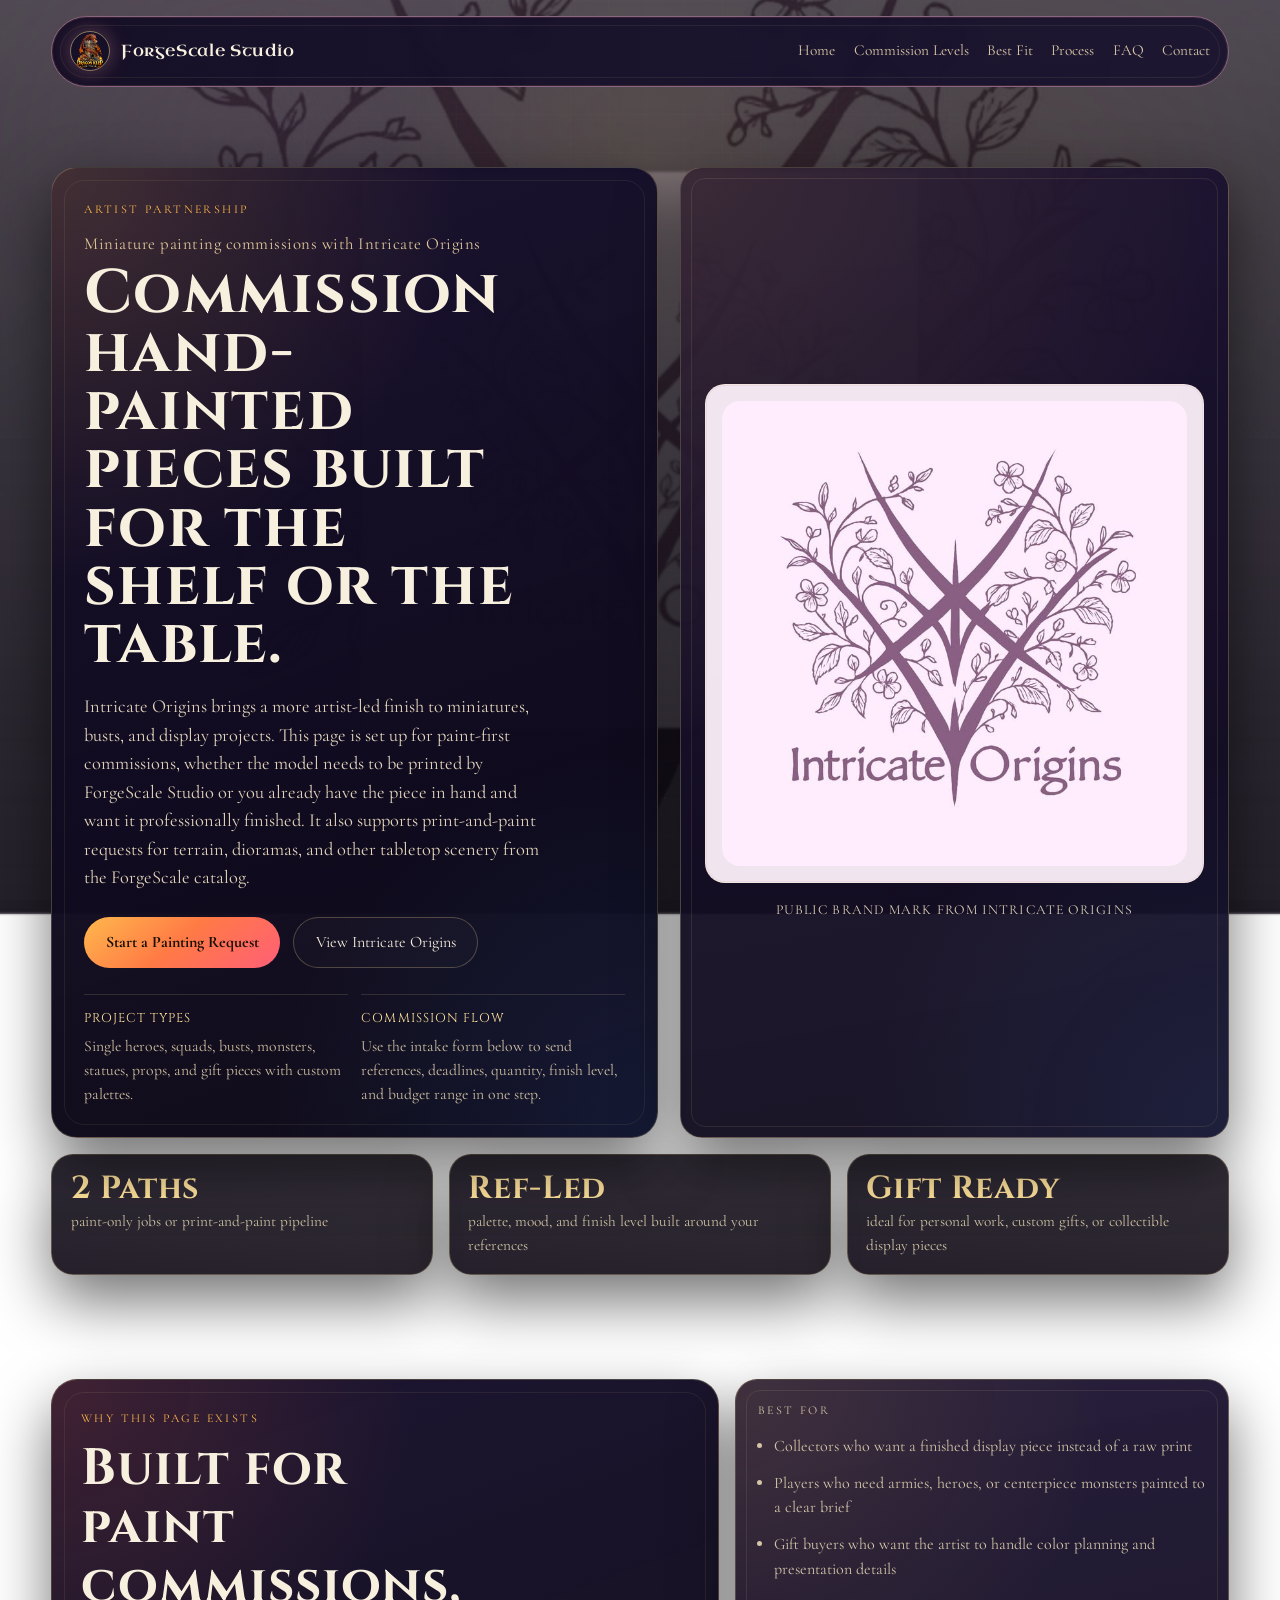
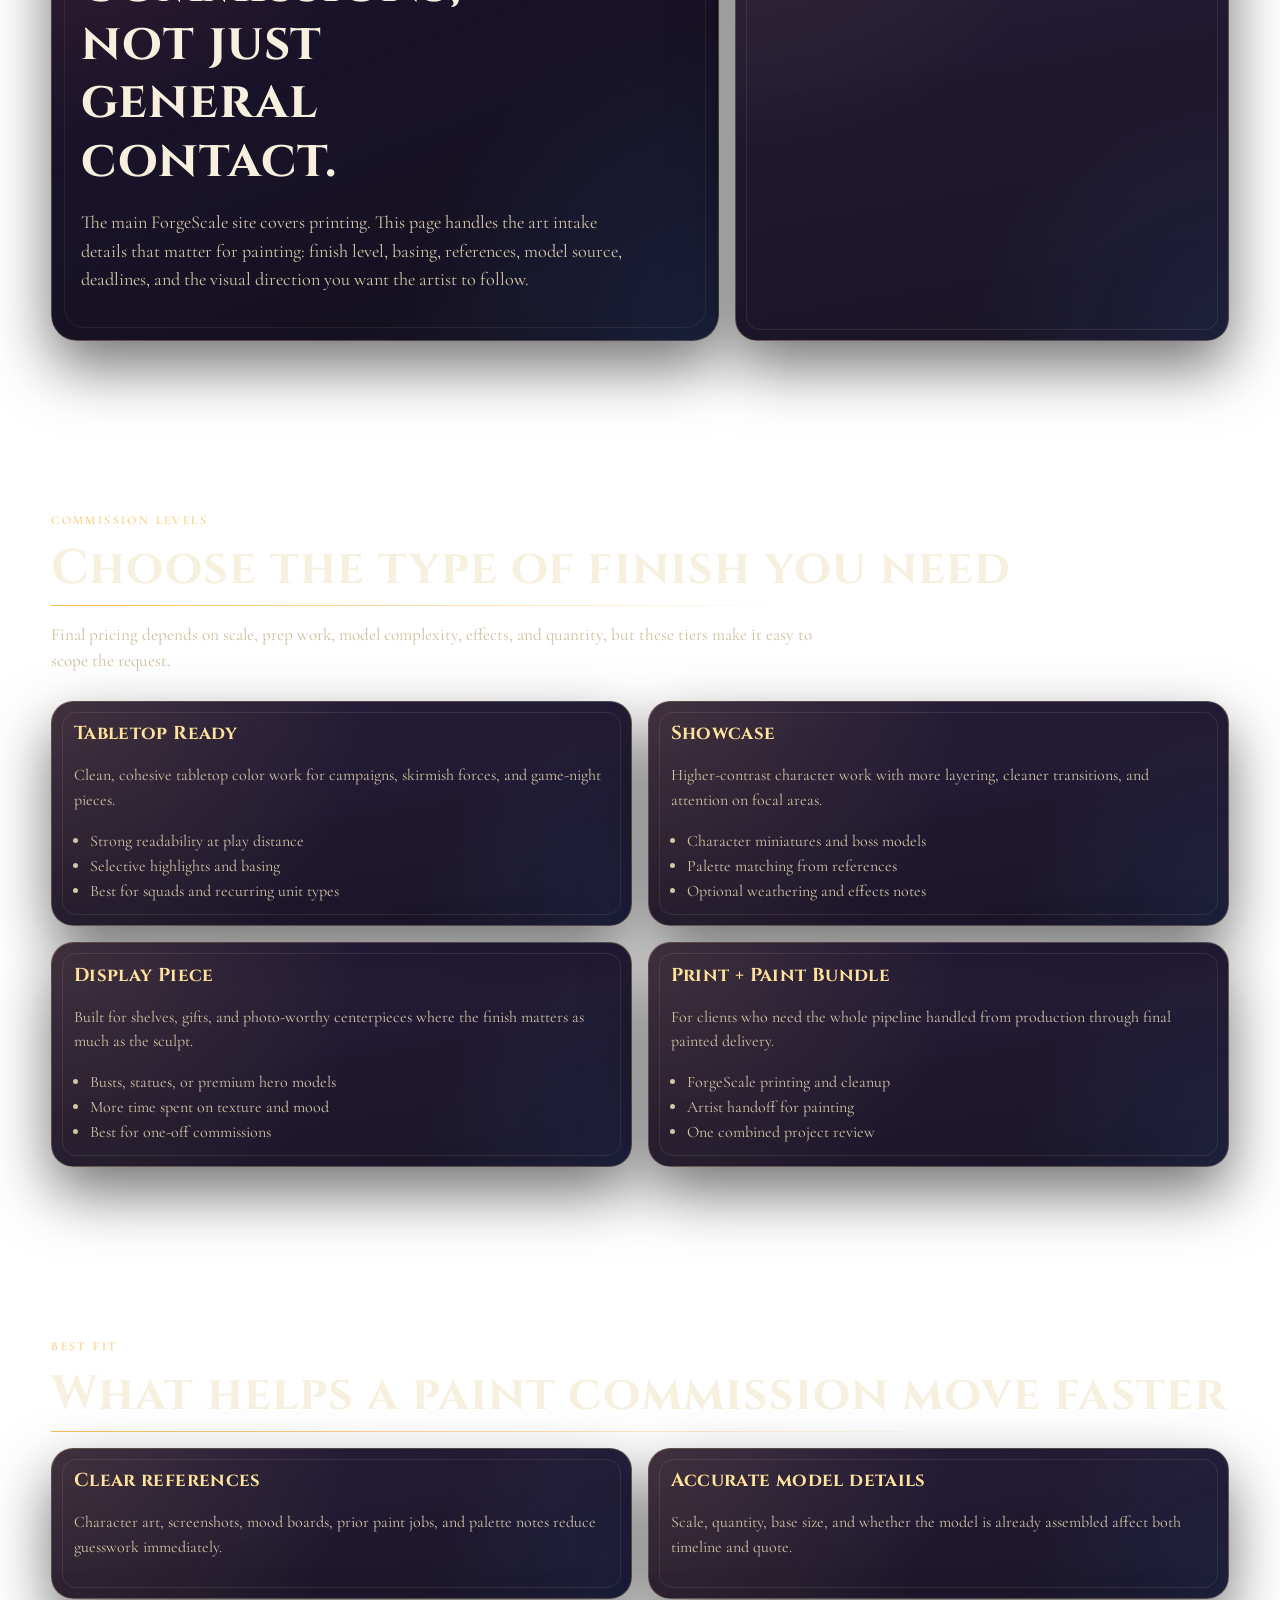
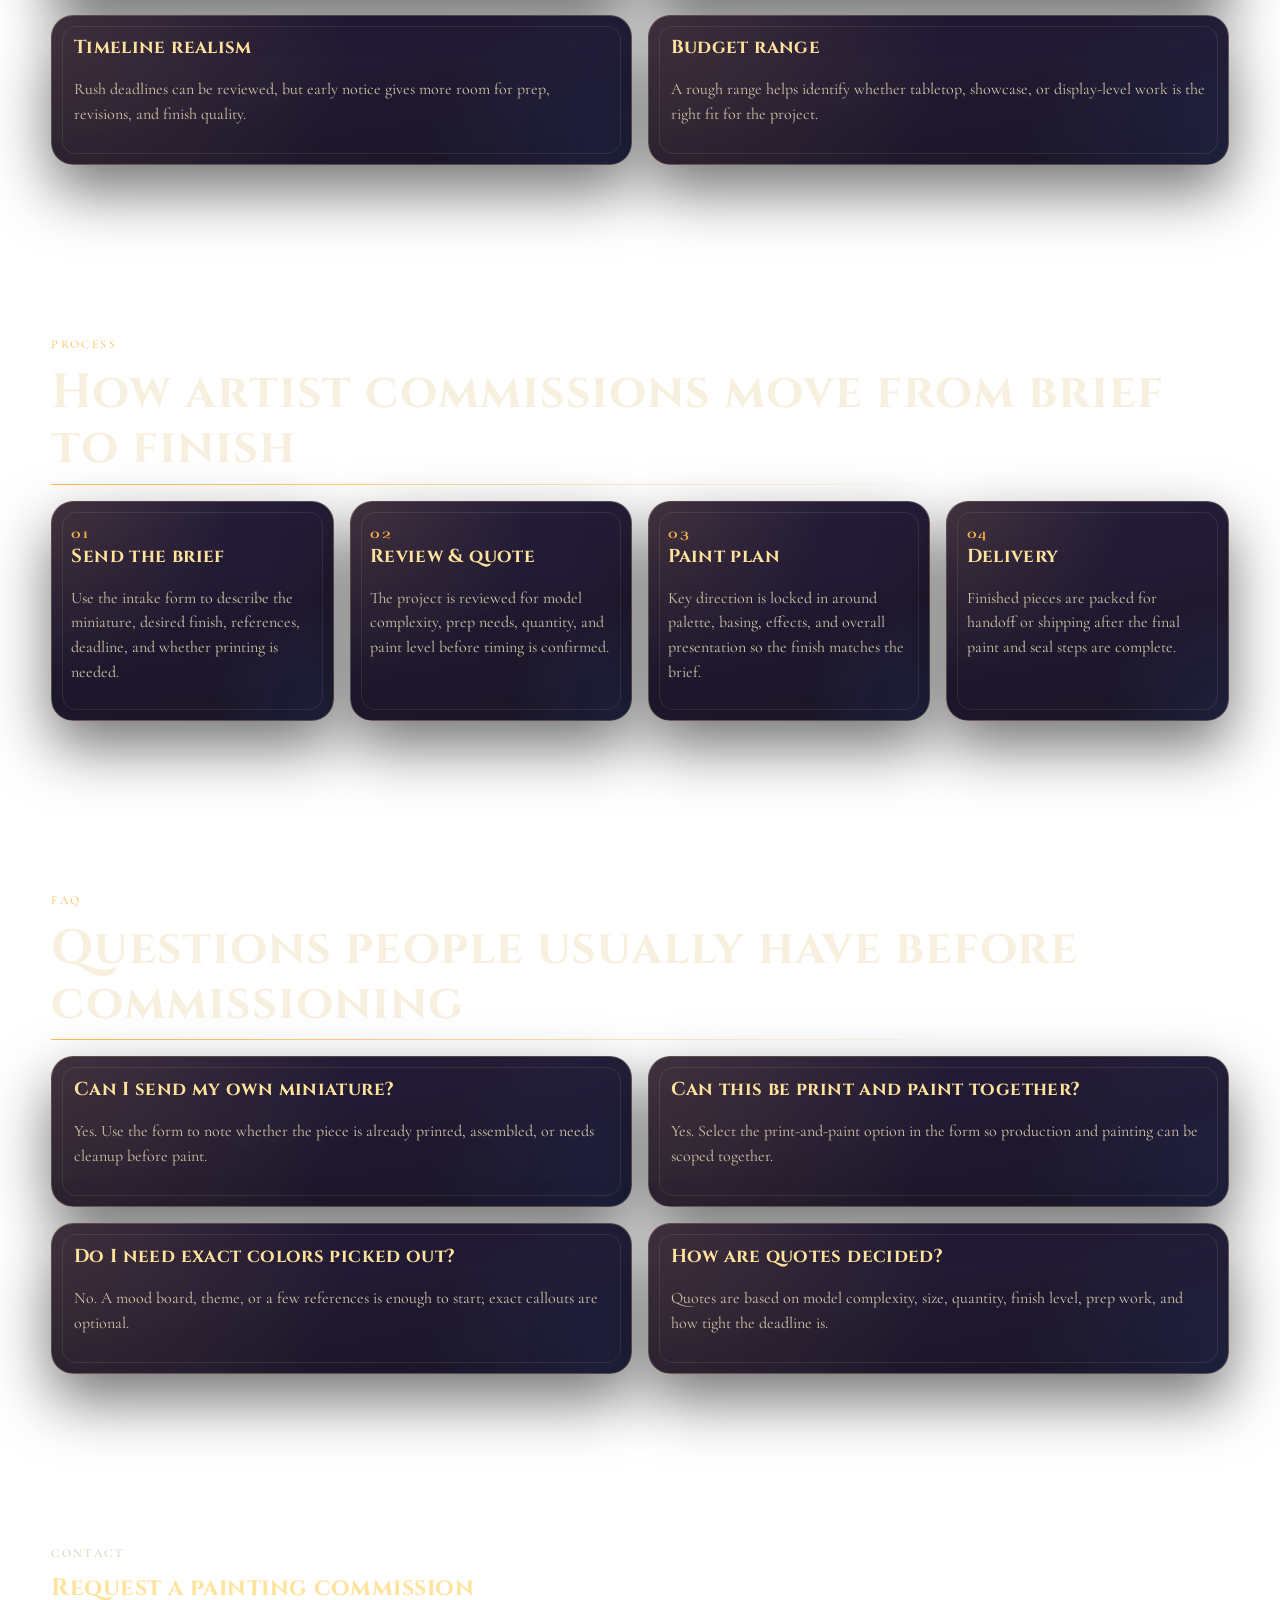
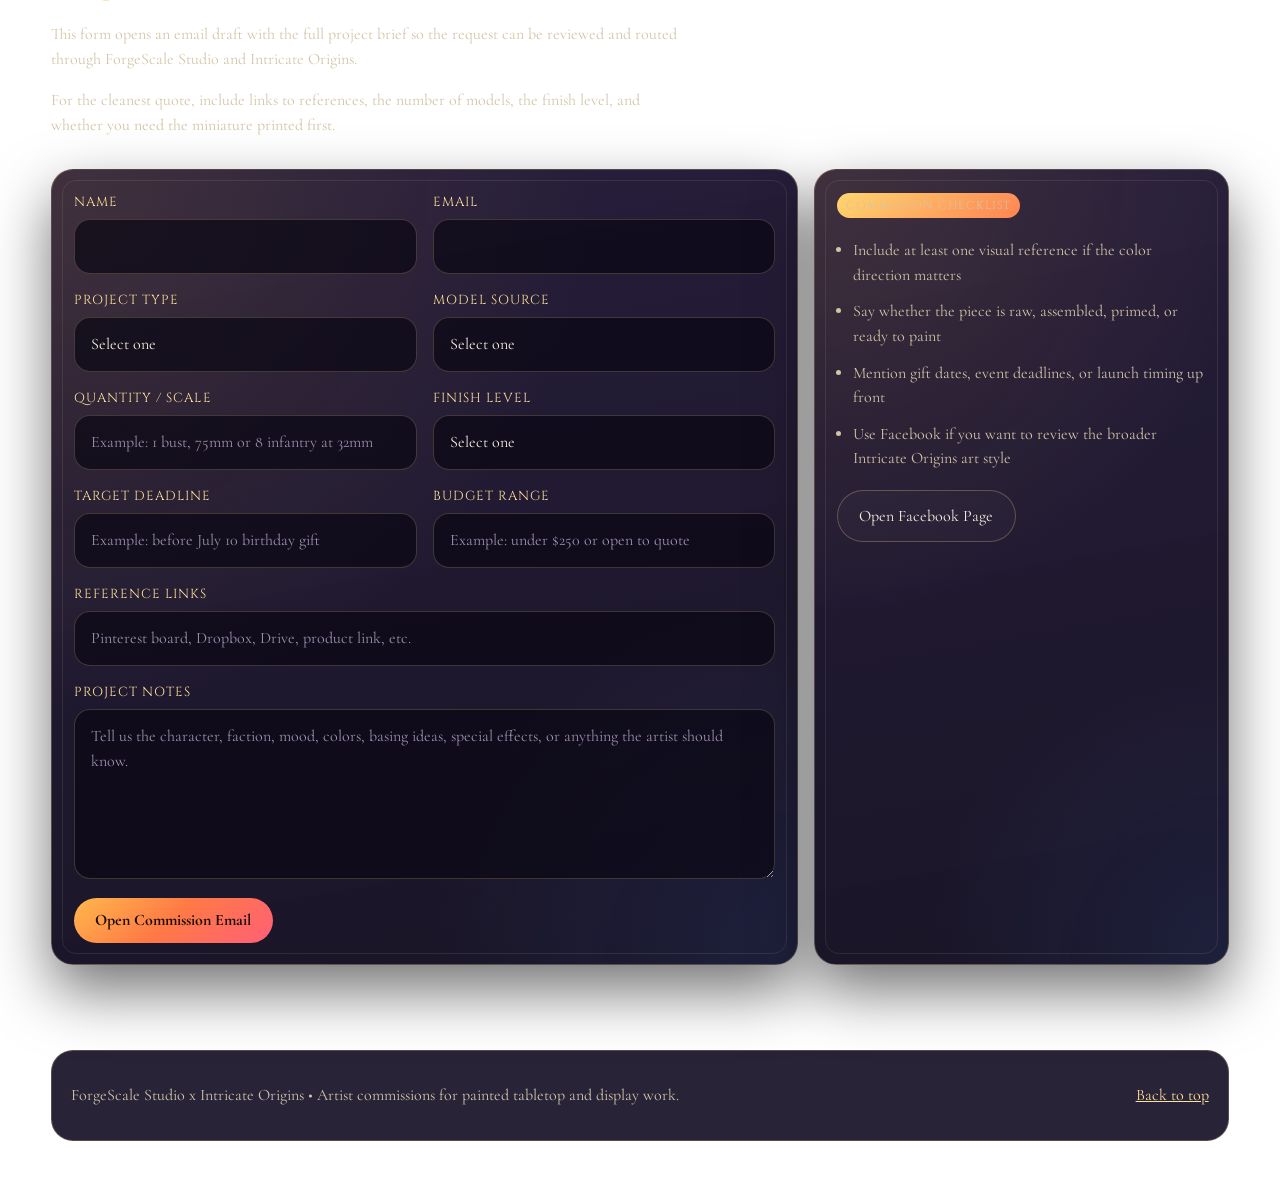
==== artist-commission.html @ 9431fdb1 "Initial site import" ====
<!DOCTYPE html>
<html lang="en">
<head>
  <meta charset="UTF-8" />
  <meta name="viewport" content="width=device-width, initial-scale=1.0" />
  <title>Intricate Origins | Artist Commissions</title>
  <meta
    name="description"
    content="Commission Intricate Origins for miniature painting, display pieces, and artist-led finishing through ForgeScale Studio."
  />
  <link rel="preconnect" href="https://fonts.googleapis.com" />
  <link rel="preconnect" href="https://fonts.gstatic.com" crossorigin />
  <link href="https://fonts.googleapis.com/css2?family=Cinzel:wght@500;700;800&family=Cormorant+Garamond:wght@400;500;600;700&family=Uncial+Antiqua&display=swap" rel="stylesheet" />
  <link rel="stylesheet" href="styles.css" />
</head>
<body class="commission-page">
  <video
    class="page-bg-video"
    autoplay
    muted
    loop
    playsinline
    preload="metadata"
    poster="intricate-origins-logo.jpg"
    aria-hidden="true"
  >
    <source src="BackgroundVideo.mp4" type="video/mp4" />
  </video>
  <div class="bg-grid" aria-hidden="true"></div>
  <header class="site-header" id="top">
    <a class="brand" href="index.html">
      <img class="brand-logo" src="Logo.png" alt="ForgeScale Studio logo" />
      <span class="brand-text">ForgeScale Studio</span>
    </a>
    <button class="menu-toggle" aria-expanded="false" aria-controls="main-nav">Menu</button>
    <nav id="main-nav" class="main-nav" aria-label="Primary">
      <a href="index.html">Home</a>
      <a href="#levels">Commission Levels</a>
      <a href="#fit">Best Fit</a>
      <a href="#process">Process</a>
      <a href="#faq">FAQ</a>
      <a href="#contact">Contact</a>
    </nav>
  </header>

  <main>
    <section class="hero section reveal">
      <div class="hero-layout">
        <div class="hero-copy-block">
          <p class="eyebrow">Artist Partnership</p>
          <p class="hero-kicker">Miniature painting commissions with Intricate Origins</p>
          <h1>Commission hand-painted pieces built for the shelf or the table.</h1>
          <p class="hero-copy">
            Intricate Origins brings a more artist-led finish to miniatures, busts, and display projects.
            This page is set up for paint-first commissions, whether the model needs to be printed by ForgeScale Studio
            or you already have the piece in hand and want it professionally finished. It also supports print-and-paint
            requests for terrain, dioramas, and other tabletop scenery from the ForgeScale catalog.
          </p>
          <div class="hero-actions">
            <a class="btn btn-primary" href="#contact">Start a Painting Request</a>
            <a class="btn btn-ghost" href="https://www.facebook.com/IntricateOrigins" target="_blank" rel="noopener noreferrer">View Intricate Origins</a>
          </div>
          <div class="hero-ledger">
            <div>
              <span>Project Types</span>
              <p>Single heroes, squads, busts, monsters, statues, props, and gift pieces with custom palettes.</p>
            </div>
            <div>
              <span>Commission Flow</span>
              <p>Use the intake form below to send references, deadlines, quantity, finish level, and budget range in one step.</p>
            </div>
          </div>
        </div>
        <figure class="hero-logo-panel">
          <div class="artist-mark">
            <img src="intricate-origins-logo.jpg" alt="Intricate Origins artist mark with floral detailing" loading="eager" />
          </div>
          <figcaption>Public brand mark from Intricate Origins</figcaption>
        </figure>
      </div>
      <div class="hero-metrics commission-metrics" role="list" aria-label="Artist commission highlights">
        <article role="listitem">
          <h2>2 Paths</h2>
          <p>paint-only jobs or print-and-paint pipeline</p>
        </article>
        <article role="listitem">
          <h2>Ref-Led</h2>
          <p>palette, mood, and finish level built around your references</p>
        </article>
        <article role="listitem">
          <h2>Gift Ready</h2>
          <p>ideal for personal work, custom gifts, or collectible display pieces</p>
        </article>
      </div>
    </section>

    <section class="featured-strip section reveal" aria-label="Why commission here">
      <article class="featured-card">
        <p class="eyebrow">Why This Page Exists</p>
        <h2>Built for paint commissions, not just general contact.</h2>
        <p>
          The main ForgeScale site covers printing. This page handles the art intake details that matter for painting:
          finish level, basing, references, model source, deadlines, and the visual direction you want the artist to follow.
        </p>
      </article>
      <article class="signal-card">
        <p class="eyebrow">Best For</p>
        <ul class="contact-list">
          <li>Collectors who want a finished display piece instead of a raw print</li>
          <li>Players who need armies, heroes, or centerpiece monsters painted to a clear brief</li>
          <li>Gift buyers who want the artist to handle color planning and presentation details</li>
        </ul>
      </article>
    </section>

    <section id="levels" class="section reveal">
      <div class="section-head">
        <p class="eyebrow">Commission Levels</p>
        <h2>Choose the type of finish you need</h2>
        <p class="section-intro">
          Final pricing depends on scale, prep work, model complexity, effects, and quantity, but these tiers make it easy to scope the request.
        </p>
      </div>
      <div class="cards-grid level-grid">
        <article class="level-card">
          <h3>Tabletop Ready</h3>
          <p>Clean, cohesive tabletop color work for campaigns, skirmish forces, and game-night pieces.</p>
          <ul>
            <li>Strong readability at play distance</li>
            <li>Selective highlights and basing</li>
            <li>Best for squads and recurring unit types</li>
          </ul>
        </article>
        <article class="level-card">
          <h3>Showcase</h3>
          <p>Higher-contrast character work with more layering, cleaner transitions, and attention on focal areas.</p>
          <ul>
            <li>Character miniatures and boss models</li>
            <li>Palette matching from references</li>
            <li>Optional weathering and effects notes</li>
          </ul>
        </article>
        <article class="level-card">
          <h3>Display Piece</h3>
          <p>Built for shelves, gifts, and photo-worthy centerpieces where the finish matters as much as the sculpt.</p>
          <ul>
            <li>Busts, statues, or premium hero models</li>
            <li>More time spent on texture and mood</li>
            <li>Best for one-off commissions</li>
          </ul>
        </article>
        <article class="level-card">
          <h3>Print + Paint Bundle</h3>
          <p>For clients who need the whole pipeline handled from production through final painted delivery.</p>
          <ul>
            <li>ForgeScale printing and cleanup</li>
            <li>Artist handoff for painting</li>
            <li>One combined project review</li>
          </ul>
        </article>
      </div>
    </section>

    <section id="fit" class="section reveal">
      <div class="section-head">
        <p class="eyebrow">Best Fit</p>
        <h2>What helps a paint commission move faster</h2>
      </div>
      <div class="cards-grid fit-grid">
        <article class="fit-card">
          <h3>Clear references</h3>
          <p>Character art, screenshots, mood boards, prior paint jobs, and palette notes reduce guesswork immediately.</p>
        </article>
        <article class="fit-card">
          <h3>Accurate model details</h3>
          <p>Scale, quantity, base size, and whether the model is already assembled affect both timeline and quote.</p>
        </article>
        <article class="fit-card">
          <h3>Timeline realism</h3>
          <p>Rush deadlines can be reviewed, but early notice gives more room for prep, revisions, and finish quality.</p>
        </article>
        <article class="fit-card">
          <h3>Budget range</h3>
          <p>A rough range helps identify whether tabletop, showcase, or display-level work is the right fit for the project.</p>
        </article>
      </div>
    </section>

    <section id="process" class="section reveal">
      <div class="section-head">
        <p class="eyebrow">Process</p>
        <h2>How artist commissions move from brief to finish</h2>
      </div>
      <div class="timeline">
        <article>
          <span>01</span>
          <h3>Send the brief</h3>
          <p>Use the intake form to describe the miniature, desired finish, references, deadline, and whether printing is needed.</p>
        </article>
        <article>
          <span>02</span>
          <h3>Review & quote</h3>
          <p>The project is reviewed for model complexity, prep needs, quantity, and paint level before timing is confirmed.</p>
        </article>
        <article>
          <span>03</span>
          <h3>Paint plan</h3>
          <p>Key direction is locked in around palette, basing, effects, and overall presentation so the finish matches the brief.</p>
        </article>
        <article>
          <span>04</span>
          <h3>Delivery</h3>
          <p>Finished pieces are packed for handoff or shipping after the final paint and seal steps are complete.</p>
        </article>
      </div>
    </section>

    <section id="faq" class="section reveal">
      <div class="section-head">
        <p class="eyebrow">FAQ</p>
        <h2>Questions people usually have before commissioning</h2>
      </div>
      <div class="cards-grid faq-grid">
        <article class="faq-card">
          <h3>Can I send my own miniature?</h3>
          <p>Yes. Use the form to note whether the piece is already printed, assembled, or needs cleanup before paint.</p>
        </article>
        <article class="faq-card">
          <h3>Can this be print and paint together?</h3>
          <p>Yes. Select the print-and-paint option in the form so production and painting can be scoped together.</p>
        </article>
        <article class="faq-card">
          <h3>Do I need exact colors picked out?</h3>
          <p>No. A mood board, theme, or a few references is enough to start; exact callouts are optional.</p>
        </article>
        <article class="faq-card">
          <h3>How are quotes decided?</h3>
          <p>Quotes are based on model complexity, size, quantity, finish level, prep work, and how tight the deadline is.</p>
        </article>
      </div>
    </section>

    <section id="contact" class="section reveal contact">
      <div>
        <p class="eyebrow">Contact</p>
        <h2>Request a painting commission</h2>
        <p>
          This form opens an email draft with the full project brief so the request can be reviewed and routed through ForgeScale Studio and Intricate Origins.
        </p>
        <p class="small-note">
          For the cleanest quote, include links to references, the number of models, the finish level, and whether you need the miniature printed first.
        </p>
      </div>
      <div class="quote-layout">
        <form
          class="commission-form"
          data-mailto-form
          data-recipient="christoffersent@gmail.com"
          data-subject-prefix="Intricate Origins Painting Commission"
        >
          <div class="form-grid">
            <label class="form-field">
              <span>Name</span>
              <input type="text" name="name" data-label="Name" autocomplete="name" required />
            </label>
            <label class="form-field">
              <span>Email</span>
              <input type="email" name="email" data-label="Email" autocomplete="email" required />
            </label>
            <label class="form-field">
              <span>Project Type</span>
              <select name="projectType" data-label="Project Type" required>
                <option value="">Select one</option>
                <option>Single miniature</option>
                <option>Character or hero set</option>
                <option>Squad or army batch</option>
                <option>Terrain or scenery piece</option>
                <option>Bust or display statue</option>
                <option>Gift or custom art piece</option>
              </select>
            </label>
            <label class="form-field">
              <span>Model Source</span>
              <select name="modelSource" data-label="Model Source" required>
                <option value="">Select one</option>
                <option>I need print + paint</option>
                <option>I already have a printed model</option>
                <option>I have a kit or assembled piece</option>
                <option>I need help deciding</option>
              </select>
            </label>
            <label class="form-field">
              <span>Quantity / Scale</span>
              <input type="text" name="scale" data-label="Quantity / Scale" placeholder="Example: 1 bust, 75mm or 8 infantry at 32mm" required />
            </label>
            <label class="form-field">
              <span>Finish Level</span>
              <select name="finishLevel" data-label="Finish Level" required>
                <option value="">Select one</option>
                <option>Tabletop Ready</option>
                <option>Showcase</option>
                <option>Display Piece</option>
                <option>Need guidance</option>
              </select>
            </label>
            <label class="form-field">
              <span>Target Deadline</span>
              <input type="text" name="deadline" data-label="Target Deadline" placeholder="Example: before July 10 birthday gift" />
            </label>
            <label class="form-field">
              <span>Budget Range</span>
              <input type="text" name="budget" data-label="Budget Range" placeholder="Example: under $250 or open to quote" />
            </label>
            <label class="form-field full">
              <span>Reference Links</span>
              <input type="url" name="references" data-label="Reference Links" placeholder="Pinterest board, Dropbox, Drive, product link, etc." />
            </label>
            <label class="form-field full">
              <span>Project Notes</span>
              <textarea
                name="notes"
                data-label="Project Notes"
                placeholder="Tell us the character, faction, mood, colors, basing ideas, special effects, or anything the artist should know."
                required
              ></textarea>
            </label>
          </div>
          <div class="form-actions">
            <button class="btn btn-primary" type="submit">Open Commission Email</button>
            <p class="form-status" aria-live="polite"></p>
          </div>
        </form>

        <aside class="signal-card">
          <p class="contact-tag">Commission checklist</p>
          <ul class="contact-list">
            <li>Include at least one visual reference if the color direction matters</li>
            <li>Say whether the piece is raw, assembled, primed, or ready to paint</li>
            <li>Mention gift dates, event deadlines, or launch timing up front</li>
            <li>Use Facebook if you want to review the broader Intricate Origins art style</li>
          </ul>
          <a class="btn btn-ghost" href="https://www.facebook.com/IntricateOrigins" target="_blank" rel="noopener noreferrer">Open Facebook Page</a>
        </aside>
      </div>
    </section>
  </main>

  <footer class="site-footer">
    <p>ForgeScale Studio x Intricate Origins • Artist commissions for painted tabletop and display work.</p>
    <a href="#top">Back to top</a>
  </footer>

  <script src="script.js"></script>
</body>
</html>
---- styles.css ----
:root {
  --bg-night: #090713;
  --bg-char: #120f24;
  --ink: #f7f0df;
  --ink-muted: #d8c7a7;
  --gold: #ffb84d;
  --gold-soft: #ffe29b;
  --ember: #ff6a3d;
  --line: #6f4a7f;
  --panel: #17122d;
  --panel-soft: #22153b;
  --radius: 22px;
  --shadow: 0 26px 60px rgba(0, 0, 0, 0.55);
  --shadow-soft: 0 16px 32px rgba(0, 0, 0, 0.34);
}

* {
  box-sizing: border-box;
}

html,
body {
  margin: 0;
  padding: 0;
}

body {
  font-family: "Cormorant Garamond", serif;
  color: var(--ink);
  line-height: 1.55;
  background:
    radial-gradient(circle at 10% 8%, rgba(255, 106, 61, 0.28), transparent 34%),
    radial-gradient(circle at 84% 2%, rgba(63, 132, 255, 0.24), transparent 34%),
    radial-gradient(circle at 55% 115%, rgba(175, 88, 255, 0.18), transparent 30%),
    linear-gradient(160deg, #080610 0%, #120a22 45%, #090713 100%);
  background-attachment: fixed;
  position: relative;
}

body::before {
  content: "";
  position: fixed;
  inset: 0;
  pointer-events: none;
  z-index: -2;
  background:
    radial-gradient(circle at 50% 18%, rgba(255, 184, 77, 0.08), transparent 26%),
    linear-gradient(180deg, rgba(255, 255, 255, 0.015), transparent 25%, transparent 72%, rgba(255, 255, 255, 0.015));
}

body::after {
  content: "";
  position: fixed;
  inset: 0;
  pointer-events: none;
  z-index: -3;
  background:
    linear-gradient(180deg, rgba(7, 5, 13, 0.55), rgba(7, 5, 13, 0.78)),
    linear-gradient(120deg, rgba(255, 106, 61, 0.1), transparent 35%, rgba(63, 132, 255, 0.08)),
    url("Playing40k.png") center center / cover no-repeat;
  filter: saturate(1.15) contrast(1.05) blur(2px);
  transform: scale(1.03);
}

.home-page::after {
  background:
    linear-gradient(180deg, rgba(7, 5, 13, 0.55), rgba(7, 5, 13, 0.78)),
    linear-gradient(120deg, rgba(255, 106, 61, 0.1), transparent 35%, rgba(63, 132, 255, 0.08));
}

.commission-page {
  --line: #8b6384;
}

.prints-page {
  --line: #6b5f82;
}

.commission-page::after {
  background:
    linear-gradient(180deg, rgba(10, 8, 18, 0.5), rgba(10, 8, 18, 0.82)),
    radial-gradient(circle at 22% 18%, rgba(214, 154, 196, 0.2), transparent 28%),
    radial-gradient(circle at 78% 22%, rgba(255, 184, 77, 0.12), transparent 26%),
    url("intricate-origins-logo.jpg") center center / min(540px, 72vw) no-repeat;
  filter: saturate(0.92) contrast(1.02) blur(1px);
}

.prints-page::after {
  background:
    linear-gradient(180deg, rgba(8, 6, 18, 0.56), rgba(8, 6, 18, 0.84)),
    radial-gradient(circle at 22% 18%, rgba(255, 184, 77, 0.14), transparent 26%),
    radial-gradient(circle at 82% 24%, rgba(63, 132, 255, 0.18), transparent 30%);
  filter: saturate(1.02) contrast(1.03) blur(2px);
}

.page-bg-video {
  position: fixed;
  inset: 0;
  width: 100%;
  height: 100%;
  object-fit: cover;
  pointer-events: none;
  z-index: -4;
  filter: saturate(1.02) contrast(1.03) brightness(0.58);
  transform: scale(1.03);
}

.bg-grid {
  position: fixed;
  inset: 0;
  pointer-events: none;
  z-index: -1;
  opacity: 0.45;
  background-image:
    linear-gradient(rgba(255, 226, 155, 0.04) 1px, transparent 1px),
    linear-gradient(90deg, rgba(255, 226, 155, 0.04) 1px, transparent 1px),
    radial-gradient(circle at 25% 30%, rgba(63, 132, 255, 0.14) 1px, transparent 1px),
    radial-gradient(circle at 75% 70%, rgba(255, 106, 61, 0.12) 1px, transparent 1px);
  background-size: 38px 38px, 38px 38px, 120px 120px, 140px 140px;
  mask-image: radial-gradient(circle at center, black 50%, transparent 95%);
}

h1,
h2,
h3 {
  font-family: "Cinzel", serif;
  margin-top: 0;
  line-height: 1.14;
  letter-spacing: 0.02em;
}

a {
  color: inherit;
}

.site-header,
.hero-copy-block,
.hero-photo,
.hero-logo-panel,
.featured-card,
.service-card,
.finish-card,
.stream-frame,
.stream-panel,
.gallery-item,
.timeline article,
.contact-card,
.hero-metrics article,
.commission-form,
.level-card,
.fit-card,
.faq-card,
.signal-card {
  --spot-x: 50%;
  --spot-y: 50%;
}

.site-header {
  width: min(1180px, 92vw);
  margin: 1rem auto 0;
  padding: 0.9rem 1.1rem;
  display: flex;
  align-items: center;
  justify-content: space-between;
  border: 1px solid var(--line);
  border-radius: 999px;
  position: sticky;
  top: 0.9rem;
  z-index: 30;
  backdrop-filter: blur(9px);
  background:
    linear-gradient(90deg, rgba(17, 12, 36, 0.92), rgba(24, 17, 46, 0.9));
  box-shadow: 0 0 0 1px rgba(255, 184, 77, 0.11) inset;
}

.site-header::before {
  content: "";
  position: absolute;
  inset: 8px;
  border-radius: 999px;
  border: 1px solid rgba(255, 226, 155, 0.08);
  pointer-events: none;
}

.brand {
  text-decoration: none;
  display: flex;
  align-items: center;
  gap: 0.7rem;
}

.brand-logo {
  width: 40px;
  height: 40px;
  border-radius: 50%;
  object-fit: cover;
  border: 1px solid rgba(255, 226, 155, 0.5);
  box-shadow: 0 0 22px rgba(255, 106, 61, 0.3), 0 0 18px rgba(63, 132, 255, 0.18);
}

.brand-text {
  font-family: "Uncial Antiqua", serif;
  font-size: 0.98rem;
  letter-spacing: 0.04em;
}

.main-nav {
  display: flex;
  gap: 1.15rem;
}

.main-nav a {
  position: relative;
  text-decoration: none;
  font-size: 0.96rem;
  color: var(--ink-muted);
  transition: color 180ms ease, transform 180ms ease;
}

.main-nav a::after {
  content: "";
  position: absolute;
  left: 0;
  right: 0;
  bottom: -0.32rem;
  height: 1px;
  transform: scaleX(0.2);
  transform-origin: center;
  opacity: 0;
  background: linear-gradient(90deg, transparent, var(--gold-soft), transparent);
  transition: transform 220ms ease, opacity 220ms ease;
}

.main-nav a:hover,
.main-nav a:focus-visible {
  color: var(--gold-soft);
  transform: translateY(-1px);
}

.main-nav a:hover::after,
.main-nav a:focus-visible::after {
  transform: scaleX(1);
  opacity: 1;
}

.menu-toggle {
  display: none;
}

.floating-shop-cta {
  position: fixed;
  top: 6.35rem;
  right: 1.5rem;
  z-index: 28;
  display: inline-flex;
  flex-direction: column;
  align-items: flex-start;
  gap: 0.1rem;
  min-width: 10.5rem;
  padding: 0.85rem 1.1rem 0.92rem;
  border-radius: 20px;
  color: #1a1007;
  text-decoration: none;
  overflow: hidden;
  isolation: isolate;
  background: linear-gradient(145deg, rgba(255, 212, 125, 0.96), rgba(255, 122, 69, 0.98) 52%, rgba(255, 95, 119, 0.98));
  box-shadow:
    0 18px 38px rgba(255, 106, 61, 0.28),
    0 10px 30px rgba(255, 184, 77, 0.18),
    0 0 0 1px rgba(255, 248, 234, 0.45) inset;
  animation: shopCtaFloat 4.4s ease-in-out infinite, shopCtaPulse 1.85s ease-in-out infinite;
}

.floating-shop-cta::before {
  content: "";
  position: absolute;
  inset: -40%;
  z-index: -2;
  background: conic-gradient(from 120deg, rgba(255, 255, 255, 0.12), rgba(255, 248, 234, 0.7), rgba(255, 255, 255, 0.08));
  filter: blur(14px);
  animation: shopCtaSpin 8s linear infinite;
}

.floating-shop-cta::after {
  content: "";
  position: absolute;
  inset: 1px;
  z-index: -1;
  border-radius: 19px;
  background:
    linear-gradient(135deg, rgba(255, 248, 234, 0.18), transparent 42%),
    linear-gradient(145deg, rgba(255, 207, 112, 0.96), rgba(255, 118, 71, 0.98) 55%, rgba(255, 94, 116, 0.98));
}

.floating-shop-cta:hover,
.floating-shop-cta:focus-visible {
  transform: translateY(-4px) scale(1.02);
  filter: brightness(1.04);
}

.floating-shop-label {
  font-size: 0.67rem;
  letter-spacing: 0.22em;
  text-transform: uppercase;
  color: rgba(31, 19, 9, 0.74);
}

.floating-shop-cta strong {
  font-family: "Cinzel", serif;
  font-size: 1.02rem;
  letter-spacing: 0.08em;
  text-transform: uppercase;
}

.section {
  width: min(1180px, 92vw);
  margin: 0 auto;
  padding: 5.3rem 0;
}

.hero {
  padding-top: 5rem;
}

.hero-layout {
  display: grid;
  grid-template-columns: 1.05fr 0.95fr;
  gap: 1.35rem;
  align-items: stretch;
}

.hero-copy-block {
  position: relative;
  padding: 2rem 2rem 1.8rem;
  border-radius: calc(var(--radius) + 4px);
  border: 1px solid rgba(255, 226, 155, 0.22);
  background:
    radial-gradient(circle at top left, rgba(255, 184, 77, 0.18), transparent 36%),
    radial-gradient(circle at bottom right, rgba(63, 132, 255, 0.12), transparent 34%),
    linear-gradient(160deg, rgba(24, 16, 46, 0.97), rgba(11, 8, 21, 0.99));
  box-shadow: var(--shadow);
  transition: transform 280ms ease, box-shadow 280ms ease, border-color 280ms ease;
}

.hero-copy-block::before {
  content: "";
  position: absolute;
  inset: 12px;
  border-radius: calc(var(--radius) - 2px);
  border: 1px solid rgba(255, 226, 155, 0.08);
  pointer-events: none;
}

.hero-copy-block::after,
.featured-card::after,
.service-card::after,
.finish-card::after,
.stream-frame::after,
.stream-panel::after,
.hero-logo-panel::after,
.gallery-item::before,
.timeline article::after,
.contact-card::after,
.hero-metrics article::after,
.commission-form::after,
.level-card::after,
.fit-card::after,
.faq-card::after,
.signal-card::after {
  content: "";
  position: absolute;
  inset: 0;
  pointer-events: none;
  border-radius: inherit;
  opacity: 0;
  background:
    radial-gradient(circle at var(--spot-x) var(--spot-y), rgba(255, 184, 77, 0.18), transparent 24%),
    linear-gradient(120deg, transparent 0%, rgba(255, 255, 255, 0.09) 45%, transparent 62%);
  transition: opacity 260ms ease;
}

.eyebrow {
  margin: 0 0 0.8rem;
  font-size: 0.75rem;
  text-transform: uppercase;
  letter-spacing: 0.2em;
  color: var(--gold);
}

.hero-kicker {
  margin: 0 0 0.5rem;
  color: #dfc79b;
  font-size: 1.05rem;
  letter-spacing: 0.03em;
}

h1 {
  font-size: clamp(2.15rem, 4.8vw, 4.5rem);
  max-width: 11ch;
  margin-bottom: 0.8rem;
  line-height: 0.95;
}

.hero-copy {
  max-width: 52ch;
  font-size: 1.15rem;
  color: #e3d5bd;
}

.hero-photo {
  margin: 0;
  border-radius: var(--radius);
  border: 1px solid rgba(255, 226, 155, 0.28);
  overflow: hidden;
  position: relative;
  box-shadow: var(--shadow);
  animation: artifactFloat 8s ease-in-out infinite;
  min-height: 100%;
  transition: transform 320ms ease, box-shadow 320ms ease, border-color 320ms ease;
}

.hero-photo::after {
  content: "";
  position: absolute;
  inset: 0;
  pointer-events: none;
  background:
    linear-gradient(180deg, transparent 28%, rgba(0, 0, 0, 0.5)),
    linear-gradient(90deg, rgba(11, 8, 21, 0.1), transparent 45%, rgba(63, 132, 255, 0.12));
}

.hero-photo img {
  width: 100%;
  display: block;
  aspect-ratio: 4 / 4.2;
  object-fit: cover;
  transition: transform 520ms ease, filter 520ms ease;
}

.hero-photo figcaption {
  position: absolute;
  left: 1rem;
  right: 1rem;
  bottom: 1rem;
  margin: 0;
  z-index: 1;
  color: #f2e6ca;
  font-size: 1rem;
  letter-spacing: 0.04em;
  text-transform: uppercase;
}

.hero-actions {
  display: flex;
  gap: 0.8rem;
  flex-wrap: wrap;
  margin: 1.6rem 0 1.6rem;
}

.btn {
  display: inline-flex;
  align-items: center;
  justify-content: center;
  border: 0;
  cursor: pointer;
  text-decoration: none;
  border-radius: 999px;
  padding: 0.76rem 1.35rem;
  transition: transform 180ms ease, box-shadow 180ms ease, background 180ms ease, filter 180ms ease;
  font-family: inherit;
  font-size: 1rem;
  position: relative;
  overflow: hidden;
}

.btn:hover,
.btn:focus-visible {
  transform: translateY(-2px);
}

.btn-primary {
  color: #180f07;
  font-weight: 700;
  background: linear-gradient(140deg, #ffb84d, #ff7a45 48%, #ff5f77 100%);
  box-shadow: 0 0 0 0 rgba(255, 184, 77, 0.26);
}

.btn::after {
  content: "";
  position: absolute;
  inset: -20%;
  transform: translateX(-130%) skewX(-18deg);
  background: linear-gradient(90deg, transparent, rgba(255, 255, 255, 0.35), transparent);
  transition: transform 420ms ease;
}

.btn-primary:hover,
.btn-primary:focus-visible {
  box-shadow: 0 0 0 7px rgba(255, 184, 77, 0.2);
  filter: brightness(1.04);
}

.btn:hover::after,
.btn:focus-visible::after {
  transform: translateX(130%) skewX(-18deg);
}

.btn-ghost {
  border: 1px solid rgba(255, 226, 155, 0.25);
  color: var(--ink);
  background: rgba(255, 255, 255, 0.02);
}

.hero-ledger {
  display: grid;
  grid-template-columns: repeat(2, minmax(0, 1fr));
  gap: 0.85rem;
}

.hero-ledger div {
  padding-top: 0.9rem;
  border-top: 1px solid rgba(255, 226, 155, 0.14);
}

.hero-ledger span {
  display: block;
  color: var(--gold-soft);
  font-family: "Cinzel", serif;
  font-size: 0.8rem;
  letter-spacing: 0.08em;
  text-transform: uppercase;
  margin-bottom: 0.35rem;
}

.hero-ledger p {
  margin: 0;
  color: #cebea1;
  font-size: 0.98rem;
}

.hero-metrics {
  display: grid;
  grid-template-columns: repeat(3, minmax(0, 1fr));
  gap: 1rem;
  margin-top: 1rem;
}

.hero-metrics article {
  background:
    linear-gradient(180deg, rgba(255, 255, 255, 0.05), transparent),
    linear-gradient(140deg, rgba(23, 18, 30, 0.95), rgba(30, 24, 34, 0.95));
  border: 1px solid rgba(255, 226, 155, 0.25);
  border-radius: var(--radius);
  padding: 1rem 1.15rem;
  box-shadow: var(--shadow);
}

.hero-metrics h2 {
  margin-bottom: 0.2rem;
  color: var(--gold-soft);
  font-size: 2rem;
}

.hero-metrics p {
  margin: 0;
  color: #cfc2a4;
  font-size: 0.96rem;
}

.section-head h2 {
  position: relative;
  display: inline-block;
  font-size: clamp(1.7rem, 4vw, 3rem);
  margin-bottom: 1rem;
  padding-bottom: 0.55rem;
}

.section-head h2::after {
  content: "";
  position: absolute;
  left: 0;
  bottom: 0;
  width: 78%;
  height: 1px;
  background: linear-gradient(90deg, rgba(255, 184, 77, 0.95), transparent);
}

.cards-grid {
  display: grid;
  grid-template-columns: repeat(2, minmax(0, 1fr));
  gap: 1rem;
}

.catalog-layout {
  display: grid;
  grid-template-columns: 1.08fr 0.92fr;
  gap: 1rem;
  align-items: start;
}

.catalog-layout-full {
  grid-template-columns: 1fr;
}

.section-intro {
  max-width: 50rem;
  margin: 0 0 1.6rem;
  color: #cfbfa0;
  font-size: 1.08rem;
}

.featured-strip {
  display: grid;
  grid-template-columns: 1.15fr 0.85fr;
  gap: 1rem;
  padding-top: 1.2rem;
}

.featured-card {
  position: relative;
  overflow: hidden;
  min-height: 280px;
  padding: 1.8rem;
  border-radius: calc(var(--radius) + 4px);
  border: 1px solid rgba(255, 226, 155, 0.22);
  background:
    radial-gradient(circle at top left, rgba(255, 106, 61, 0.16), transparent 42%),
    radial-gradient(circle at bottom right, rgba(63, 132, 255, 0.13), transparent 36%),
    linear-gradient(160deg, rgba(24, 16, 46, 0.98), rgba(12, 9, 22, 0.97));
  box-shadow: var(--shadow);
  transition: transform 300ms ease, box-shadow 300ms ease, border-color 300ms ease;
}

.featured-card::before {
  content: "";
  position: absolute;
  inset: 12px;
  border: 1px solid rgba(255, 226, 155, 0.08);
  border-radius: calc(var(--radius) - 2px);
  pointer-events: none;
}

.featured-card h2 {
  font-size: clamp(1.9rem, 4vw, 3.4rem);
  max-width: 12ch;
  margin-bottom: 0.8rem;
}

.featured-card p:not(.eyebrow) {
  max-width: 34rem;
  color: #d5c7aa;
  font-size: 1.14rem;
}

.media-card {
  padding: 0;
}

.media-card img {
  width: 100%;
  height: 100%;
  display: block;
  object-fit: cover;
  transition: transform 600ms ease, filter 600ms ease;
}

.service-card,
.finish-card,
.contact-card,
.stream-panel,
.timeline article,
.commission-form,
.level-card,
.fit-card,
.faq-card,
.signal-card,
.hero-logo-panel {
  position: relative;
  border-radius: var(--radius);
  border: 1px solid rgba(255, 226, 155, 0.24);
  background:
    radial-gradient(circle at top left, rgba(255, 184, 77, 0.12), transparent 50%),
    radial-gradient(circle at bottom right, rgba(63, 132, 255, 0.1), transparent 34%),
    linear-gradient(170deg, rgba(27, 18, 49, 0.95), rgba(16, 11, 29, 0.96));
  box-shadow: var(--shadow);
  transition: transform 280ms ease, box-shadow 280ms ease, border-color 280ms ease;
}

.service-card::before,
.finish-card::before,
.timeline article::before,
.contact-card::before,
.commission-form::before,
.level-card::before,
.fit-card::before,
.faq-card::before,
.signal-card::before,
.hero-logo-panel::before {
  content: "";
  position: absolute;
  inset: 10px;
  border: 1px solid rgba(255, 226, 155, 0.1);
  border-radius: calc(var(--radius) - 8px);
  pointer-events: none;
}

.service-card {
  padding: 1.45rem;
  min-height: 100%;
}

.service-card h3,
.finish-card h3,
.timeline h3,
.stream-panel h3,
.contact h2 {
  color: var(--gold-soft);
}

.service-card p,
.service-card li,
.finish-card li,
.timeline p,
.stream-panel p,
.stream-panel li,
.contact p,
.note {
  color: #d2c5a8;
}

.service-card ul,
.finish-card ul {
  margin: 0.9rem 0 0;
  padding-left: 1rem;
}

.finish-grid {
  display: grid;
  grid-template-columns: repeat(2, minmax(0, 1fr));
  gap: 1rem;
}

.finish-card {
  padding: 1.35rem;
}

.finish-card.featured {
  border-color: rgba(255, 184, 77, 0.68);
  box-shadow: 0 0 42px rgba(255, 106, 61, 0.24), 0 0 32px rgba(63, 132, 255, 0.12), var(--shadow);
}

.badge {
  position: absolute;
  top: 0.95rem;
  right: 0.95rem;
  margin: 0;
  font-size: 0.68rem;
  letter-spacing: 0.08em;
  text-transform: uppercase;
  font-weight: 700;
  color: #1a1209;
  padding: 0.22rem 0.5rem;
  border-radius: 999px;
  background: linear-gradient(140deg, #ffcf68, #ff8a52);
}

.price {
  color: #f0e3c7;
  font-weight: 600;
}

.stream-layout {
  display: grid;
  grid-template-columns: 1.95fr 1fr;
  gap: 1rem;
}

.shop-grid {
  display: grid;
  grid-template-columns: repeat(2, minmax(0, 1fr));
  gap: 1rem;
}

.shop-grid-wide {
  grid-template-columns: repeat(3, minmax(0, 1fr));
}

.shop-preview {
  padding-top: 1rem;
}

.shop-preview-head {
  position: relative;
}

.shop-preview-marquee {
  width: fit-content;
  max-width: min(100%, 44rem);
  margin: 0.2rem 0 1rem;
  padding: 0.5rem 0;
  overflow: hidden;
  border-radius: 999px;
  border: 1px solid rgba(255, 226, 155, 0.18);
  background: linear-gradient(90deg, rgba(255, 255, 255, 0.05), rgba(255, 184, 77, 0.08), rgba(255, 255, 255, 0.04));
  box-shadow: 0 0 0 1px rgba(255, 184, 77, 0.08) inset;
}

.shop-preview-marquee-track {
  display: flex;
  gap: 1.4rem;
  width: max-content;
  padding-right: 1.4rem;
  animation: shopMarquee 18s linear infinite;
}

.shop-preview-marquee span {
  display: inline-flex;
  align-items: center;
  gap: 1.4rem;
  white-space: nowrap;
  font-family: "Cinzel", serif;
  font-size: 0.77rem;
  letter-spacing: 0.14em;
  text-transform: uppercase;
  color: var(--gold-soft);
}

.shop-preview-marquee span::after {
  content: "";
  width: 0.45rem;
  height: 0.45rem;
  border-radius: 50%;
  background: linear-gradient(135deg, rgba(255, 226, 155, 0.98), rgba(255, 106, 61, 0.92));
  box-shadow: 0 0 16px rgba(255, 184, 77, 0.45);
}

.shop-preview-title {
  margin-bottom: 1rem;
}

.shop-preview-title span {
  display: block;
}

.shop-preview-title span:first-child {
  color: var(--gold-soft);
  text-shadow: 0 0 22px rgba(255, 184, 77, 0.15);
  animation: shopTitleDrift 5.6s ease-in-out infinite;
}

.shop-preview-title span:last-child {
  background: linear-gradient(90deg, #fff9ec 0%, #ffe29b 24%, #ffb84d 52%, #fff9ec 78%, #ffe6bd 100%);
  background-size: 220% auto;
  -webkit-background-clip: text;
  background-clip: text;
  color: transparent;
  text-shadow: none;
  filter: drop-shadow(0 0 18px rgba(255, 184, 77, 0.18));
  animation: shopTitleGlow 6.6s linear infinite, shopTitleDrift 4.9s ease-in-out infinite reverse;
}

.shop-preview-grid {
  display: grid;
  grid-template-columns: 0.95fr 1.05fr;
  gap: 1rem;
}

.shop-preview-cta {
  display: flex;
  flex-direction: column;
  justify-content: center;
  min-height: 100%;
}

.viewer-card {
  padding: 1.3rem;
}

.catalog-header {
  display: flex;
  justify-content: space-between;
  gap: 1rem;
  align-items: end;
  margin-bottom: 1rem;
}

.viewer-meta {
  max-width: 20rem;
  margin: 0;
  text-align: right;
  color: #d2c5a8;
}

.stl-viewer {
  min-height: 460px;
  border-radius: 18px;
  border: 1px solid rgba(255, 226, 155, 0.22);
  background:
    radial-gradient(circle at top, rgba(255, 184, 77, 0.08), transparent 36%),
    linear-gradient(180deg, rgba(8, 6, 18, 0.96), rgba(18, 12, 35, 0.98));
  overflow: hidden;
}

.stl-viewer canvas {
  width: 100%;
  height: 100%;
  display: block;
}

.stl-toolbar {
  display: flex;
  flex-wrap: wrap;
  gap: 0.6rem;
  margin-top: 1rem;
}

.stl-chip {
  border: 1px solid rgba(255, 226, 155, 0.24);
  background: rgba(255, 255, 255, 0.02);
  color: var(--ink);
  border-radius: 999px;
  padding: 0.55rem 0.9rem;
  font: inherit;
  cursor: pointer;
  transition: border-color 180ms ease, background 180ms ease, transform 180ms ease;
}

.stl-chip:hover,
.stl-chip:focus-visible,
.stl-chip.active {
  border-color: rgba(255, 184, 77, 0.58);
  background: rgba(255, 184, 77, 0.12);
  transform: translateY(-1px);
}

.product-card {
  display: flex;
  flex-direction: column;
}

.product-media {
  min-height: 170px;
  margin: -0.1rem -0.1rem 1rem;
  border-radius: 18px;
  border: 1px solid rgba(255, 226, 155, 0.18);
  display: flex;
  align-items: end;
  padding: 1rem;
  overflow: hidden;
  position: relative;
}

.product-media::after {
  content: "";
  position: absolute;
  inset: 0;
  background: linear-gradient(180deg, transparent 20%, rgba(0, 0, 0, 0.52));
}

.product-media img {
  position: absolute;
  inset: 0;
  width: 100%;
  height: 100%;
  object-fit: cover;
  display: block;
}

.product-media span {
  position: relative;
  z-index: 1;
  font-family: "Cinzel", serif;
  color: #f4ead2;
  font-size: 1.1rem;
}

.product-media-dragon {
  background:
    radial-gradient(circle at 70% 20%, rgba(255, 184, 77, 0.22), transparent 34%),
    linear-gradient(160deg, rgba(17, 12, 36, 0.84), rgba(9, 7, 17, 0.92)),
    url("PlayingD&D.png") center center / cover no-repeat;
}

.product-media-castle {
  background:
    radial-gradient(circle at 18% 12%, rgba(63, 132, 255, 0.18), transparent 32%),
    linear-gradient(160deg, rgba(17, 12, 36, 0.84), rgba(9, 7, 17, 0.92)),
    url("Playing40k.png") center center / cover no-repeat;
}

.product-media-paint {
  background:
    radial-gradient(circle at 18% 15%, rgba(255, 184, 77, 0.24), transparent 30%),
    radial-gradient(circle at 82% 18%, rgba(200, 139, 196, 0.26), transparent 30%),
    linear-gradient(155deg, rgba(43, 23, 63, 0.95), rgba(13, 10, 22, 0.96));
}

.product-media-holder {
  background:
    linear-gradient(140deg, rgba(255, 184, 77, 0.16), transparent 45%),
    linear-gradient(215deg, rgba(63, 132, 255, 0.15), transparent 40%),
    linear-gradient(160deg, rgba(20, 14, 38, 0.96), rgba(10, 7, 19, 0.98));
}

.product-actions {
  display: flex;
  flex-wrap: wrap;
  gap: 0.65rem;
  margin-top: auto;
  padding-top: 1rem;
}

.product-actions .btn {
  flex: 1 1 220px;
  justify-content: center;
}

.product-pricing {
  margin: 1rem 0 0.35rem;
  padding: 1rem 1rem 0.95rem;
  border-radius: 18px;
  border: 1px solid rgba(255, 226, 155, 0.22);
  background:
    linear-gradient(145deg, rgba(255, 226, 155, 0.08), rgba(255, 184, 77, 0.04) 46%, rgba(255, 255, 255, 0.02)),
    rgba(28, 19, 46, 0.92);
  box-shadow:
    0 10px 22px rgba(0, 0, 0, 0.16),
    0 0 0 1px rgba(255, 226, 155, 0.05) inset;
}

.product-pricing p {
  margin: 0;
}

.product-pricing p + p {
  margin-top: 0.55rem;
  color: #f0dfbc;
  font-size: 0.98rem;
}

.price-tag {
  display: inline-flex;
  align-items: center;
  gap: 0.55rem;
  padding: 0.42rem 0.7rem 0.48rem;
  border-radius: 999px;
  font-family: "Cinzel", serif;
  color: #fff2d2;
  font-size: 1.42rem;
  font-weight: 800;
  letter-spacing: 0.04em;
  line-height: 1;
  background:
    linear-gradient(90deg, rgba(255, 226, 155, 0.22), rgba(255, 184, 77, 0.14) 58%, rgba(255, 122, 69, 0.12)),
    rgba(255, 255, 255, 0.04);
  box-shadow:
    0 8px 18px rgba(0, 0, 0, 0.14),
    0 0 0 1px rgba(255, 226, 155, 0.18) inset;
}

.price-tag::before {
  content: "Price";
  display: inline-block;
  padding: 0.22rem 0.45rem 0.26rem;
  border-radius: 999px;
  font-size: 0.66rem;
  letter-spacing: 0.16em;
  text-transform: uppercase;
  color: rgba(255, 239, 207, 0.92);
  background: rgba(255, 226, 155, 0.14);
}

.pricing-note {
  max-width: 52rem;
  margin: 0.6rem 0 0;
  color: #d0c1a1;
  font-size: 1rem;
}

.stream-frame {
  position: relative;
  border-radius: var(--radius);
  overflow: hidden;
  border: 1px solid rgba(255, 226, 155, 0.24);
  box-shadow: var(--shadow);
  background: linear-gradient(160deg, rgba(19, 13, 35, 0.96), rgba(10, 7, 19, 0.98));
  transition: transform 300ms ease, box-shadow 300ms ease, border-color 300ms ease;
}

.stream-frame iframe {
  width: 100%;
  display: block;
  aspect-ratio: 16 / 9;
  border: 0;
}

.stream-panel {
  padding: 1.25rem;
}

.stream-panel video {
  width: 100%;
  border-radius: 12px;
  border: 1px solid rgba(255, 226, 155, 0.25);
  margin: 0.2rem 0 1rem;
}

.stream-panel ol {
  margin: 0;
  padding-left: 1rem;
}

.stream-panel a {
  color: var(--gold-soft);
}

.gallery-grid {
  display: grid;
  grid-template-columns: repeat(3, minmax(0, 1fr));
  gap: 1rem;
}

.gallery-item {
  margin: 0;
  min-height: 220px;
  overflow: hidden;
  border-radius: var(--radius);
  border: 1px solid rgba(255, 226, 155, 0.25);
  box-shadow: var(--shadow);
  position: relative;
  transition: transform 300ms ease, box-shadow 300ms ease, border-color 300ms ease;
}

.gallery-item::after {
  content: "";
  position: absolute;
  inset: 0;
  pointer-events: none;
  background: linear-gradient(180deg, transparent 45%, rgba(0, 0, 0, 0.4));
}

.gallery-item.wide {
  grid-column: span 2;
}

.gallery-item img {
  width: 100%;
  height: 100%;
  object-fit: cover;
  display: block;
  transition: transform 380ms ease;
}

.gallery-item figcaption {
  position: absolute;
  left: 1rem;
  right: 1rem;
  bottom: 0.9rem;
  z-index: 1;
  color: #f1e5ca;
  font-size: 1rem;
  letter-spacing: 0.04em;
  text-transform: uppercase;
}

.gallery-item:hover img,
.gallery-item:focus-within img {
  transform: scale(1.08);
  filter: saturate(1.1) contrast(1.03);
}

.timeline {
  display: grid;
  grid-template-columns: repeat(4, minmax(0, 1fr));
  gap: 1rem;
}

.timeline article {
  padding: 1.2rem;
}

.timeline span {
  font-family: "Uncial Antiqua", serif;
  font-size: 0.78rem;
  letter-spacing: 0.14em;
  color: var(--gold);
}

.contact {
  display: grid;
  grid-template-columns: 1.2fr 1fr;
  gap: 1rem;
  align-items: stretch;
}

.contact-card {
  padding: 1.3rem;
  display: flex;
  flex-direction: column;
  gap: 0.52rem;
}

.hero-copy-block:hover,
.hero-copy-block:focus-within,
.featured-card:hover,
.featured-card:focus-within,
.service-card:hover,
.service-card:focus-within,
.finish-card:hover,
.finish-card:focus-within,
.stream-frame:hover,
.stream-frame:focus-within,
.stream-panel:hover,
.stream-panel:focus-within,
.gallery-item:hover,
.gallery-item:focus-within,
.timeline article:hover,
.timeline article:focus-within,
.contact-card:hover,
.contact-card:focus-within,
.commission-form:hover,
.commission-form:focus-within,
.level-card:hover,
.level-card:focus-within,
.fit-card:hover,
.fit-card:focus-within,
.faq-card:hover,
.faq-card:focus-within,
.signal-card:hover,
.signal-card:focus-within,
.hero-logo-panel:hover,
.hero-logo-panel:focus-within,
.hero-metrics article:hover,
.hero-metrics article:focus-within {
  transform: translateY(-6px);
  border-color: rgba(255, 184, 77, 0.46);
  box-shadow: 0 32px 70px rgba(0, 0, 0, 0.58), 0 0 28px rgba(255, 106, 61, 0.1), 0 0 22px rgba(63, 132, 255, 0.08);
}

.hero-copy-block:hover::after,
.hero-copy-block:focus-within::after,
.featured-card:hover::after,
.featured-card:focus-within::after,
.service-card:hover::after,
.service-card:focus-within::after,
.finish-card:hover::after,
.finish-card:focus-within::after,
.stream-frame:hover::after,
.stream-frame:focus-within::after,
.stream-panel:hover::after,
.stream-panel:focus-within::after,
.gallery-item:hover::before,
.gallery-item:focus-within::before,
.timeline article:hover::after,
.timeline article:focus-within::after,
.contact-card:hover::after,
.contact-card:focus-within::after,
.commission-form:hover::after,
.commission-form:focus-within::after,
.level-card:hover::after,
.level-card:focus-within::after,
.fit-card:hover::after,
.fit-card:focus-within::after,
.faq-card:hover::after,
.faq-card:focus-within::after,
.signal-card:hover::after,
.signal-card:focus-within::after,
.hero-logo-panel:hover::after,
.hero-logo-panel:focus-within::after,
.hero-metrics article:hover::after,
.hero-metrics article:focus-within::after {
  opacity: 1;
}

.hero-photo:hover,
.hero-photo:focus-within {
  transform: translateY(-8px) rotate(-0.4deg);
  border-color: rgba(255, 184, 77, 0.48);
  box-shadow: 0 32px 80px rgba(0, 0, 0, 0.62), 0 0 36px rgba(255, 106, 61, 0.12), 0 0 30px rgba(63, 132, 255, 0.12);
}

.hero-photo:hover img,
.hero-photo:focus-within img,
.media-card:hover img,
.media-card:focus-within img {
  transform: scale(1.06);
  filter: saturate(1.08) contrast(1.04);
}

.contact-tag {
  display: inline-flex;
  align-self: flex-start;
  margin: 0 0 0.35rem;
  padding: 0.22rem 0.6rem;
  border-radius: 999px;
  color: #1a1209;
  background: linear-gradient(140deg, #ffd66f, #ff8453);
  font-family: "Cinzel", serif;
  font-size: 0.72rem;
  letter-spacing: 0.08em;
  text-transform: uppercase;
}

.contact-card p {
  margin: 0;
}

.hero-logo-panel {
  margin: 0;
  padding: 1.5rem;
  min-height: 100%;
  display: flex;
  flex-direction: column;
  justify-content: center;
  gap: 1rem;
  text-align: center;
}

.artist-mark {
  padding: 1rem;
  border-radius: calc(var(--radius) - 2px);
  border: 1px solid rgba(255, 226, 155, 0.2);
  background: rgba(250, 239, 248, 0.96);
  box-shadow: inset 0 0 0 1px rgba(113, 72, 115, 0.08);
}

.artist-mark img {
  width: 100%;
  display: block;
  border-radius: 18px;
  aspect-ratio: 1 / 1;
  object-fit: cover;
}

.hero-logo-panel figcaption {
  margin: 0;
  color: #dccfb7;
  text-transform: uppercase;
  letter-spacing: 0.08em;
  font-size: 0.86rem;
}

.level-card,
.fit-card,
.faq-card,
.signal-card,
.commission-form {
  padding: 1.35rem;
}

.level-card h3,
.fit-card h3,
.faq-card h3,
.signal-card h3 {
  color: var(--gold-soft);
}

.level-card p,
.fit-card p,
.faq-card p,
.signal-card p,
.level-card li,
.signal-card li {
  color: #d2c5a8;
}

.level-card ul,
.signal-card ul {
  margin: 0.9rem 0 0;
  padding-left: 1rem;
}

.quote-layout {
  display: grid;
  grid-template-columns: 1.35fr 0.75fr;
  gap: 1rem;
  grid-column: span 2;
}

.commission-form {
  align-self: stretch;
}

.form-grid {
  display: grid;
  grid-template-columns: repeat(2, minmax(0, 1fr));
  gap: 1rem;
}

.form-field {
  display: flex;
  flex-direction: column;
  gap: 0.42rem;
}

.form-field.full {
  grid-column: 1 / -1;
}

.form-field span {
  font-family: "Cinzel", serif;
  font-size: 0.82rem;
  letter-spacing: 0.08em;
  text-transform: uppercase;
  color: var(--gold-soft);
}

.form-field input,
.form-field select,
.form-field textarea {
  width: 100%;
  border: 1px solid rgba(255, 226, 155, 0.2);
  border-radius: 16px;
  padding: 0.88rem 1rem;
  font: inherit;
  color: var(--ink);
  background: rgba(11, 8, 21, 0.7);
  transition: border-color 180ms ease, box-shadow 180ms ease, background 180ms ease;
}

.form-field select {
  appearance: none;
}

.form-field textarea {
  min-height: 170px;
  resize: vertical;
}

.form-field input::placeholder,
.form-field textarea::placeholder {
  color: #9e8fae;
}

.form-field input:focus,
.form-field select:focus,
.form-field textarea:focus {
  outline: none;
  border-color: rgba(255, 184, 77, 0.66);
  box-shadow: 0 0 0 4px rgba(255, 184, 77, 0.12);
  background: rgba(16, 12, 28, 0.9);
}

.form-actions {
  display: flex;
  align-items: center;
  gap: 0.85rem;
  flex-wrap: wrap;
  margin-top: 1.2rem;
}

.form-status {
  margin: 0;
  min-height: 1.3rem;
  color: var(--gold-soft);
}

.contact-list {
  margin: 0;
  padding-left: 1rem;
  display: grid;
  gap: 0.72rem;
}

.signal-card .btn {
  margin-top: 1.2rem;
}

.small-note {
  max-width: 42rem;
}

.contact-card a[href^="mailto"] {
  color: var(--gold-soft);
}

.site-footer {
  width: min(1180px, 92vw);
  margin: 0 auto 2.4rem;
  padding: 1rem 1.2rem;
  border-radius: var(--radius);
  border: 1px solid rgba(255, 226, 155, 0.22);
  background: rgba(18, 12, 35, 0.9);
  display: flex;
  justify-content: space-between;
  align-items: center;
  color: #d2c6ab;
}

.site-footer a {
  color: var(--gold-soft);
}

.reveal {
  opacity: 0;
  transform: translateY(16px);
  transition: opacity 540ms ease, transform 540ms ease;
}

.reveal.visible {
  opacity: 1;
  transform: translateY(0);
}

@keyframes artifactFloat {
  0%,
  100% {
    transform: translateY(0);
  }

  50% {
    transform: translateY(-8px);
  }
}

@keyframes shopCtaFloat {
  0%,
  100% {
    transform: translateY(0);
  }

  50% {
    transform: translateY(-6px);
  }
}

@keyframes shopCtaPulse {
  0%,
  100% {
    box-shadow:
      0 18px 38px rgba(255, 106, 61, 0.28),
      0 10px 30px rgba(255, 184, 77, 0.18),
      0 0 0 1px rgba(255, 248, 234, 0.45) inset;
  }

  50% {
    box-shadow:
      0 22px 48px rgba(255, 106, 61, 0.38),
      0 0 0 10px rgba(255, 184, 77, 0.12),
      0 0 0 1px rgba(255, 248, 234, 0.62) inset;
  }
}

@keyframes shopCtaSpin {
  from {
    transform: rotate(0deg);
  }

  to {
    transform: rotate(360deg);
  }
}

@keyframes shopMarquee {
  from {
    transform: translateX(0);
  }

  to {
    transform: translateX(-50%);
  }
}

@keyframes shopTitleDrift {
  0%,
  100% {
    transform: translateX(0);
  }

  35% {
    transform: translateX(8px);
  }

  70% {
    transform: translateX(-4px);
  }
}

@keyframes shopTitleGlow {
  0% {
    background-position: 0% 50%;
    filter: drop-shadow(0 0 12px rgba(255, 184, 77, 0.12));
  }

  50% {
    background-position: 100% 50%;
    filter: drop-shadow(0 0 22px rgba(255, 184, 77, 0.32));
  }

  100% {
    background-position: 0% 50%;
    filter: drop-shadow(0 0 12px rgba(255, 184, 77, 0.12));
  }
}

@media (max-width: 980px) {
  .floating-shop-cta {
    top: auto;
    right: 1rem;
    bottom: 1rem;
    left: 1rem;
    align-items: center;
    text-align: center;
  }

  .hero-layout,
  .catalog-layout,
  .stream-layout,
  .contact,
  .finish-grid,
  .gallery-grid,
  .featured-strip,
  .quote-layout,
  .shop-preview-grid {
    grid-template-columns: 1fr;
  }

  .cards-grid,
  .timeline,
  .shop-grid,
  .shop-grid-wide {
    grid-template-columns: repeat(2, minmax(0, 1fr));
  }

  .gallery-item.wide {
    grid-column: span 1;
  }
}

@media (max-width: 760px) {
  h1 {
    font-size: clamp(1.9rem, 9vw, 3rem);
    max-width: 12ch;
  }

  .shop-preview-marquee {
    max-width: 100%;
  }

  .site-header {
    border-radius: 16px;
    flex-wrap: wrap;
    row-gap: 0.65rem;
    padding: 0.78rem;
  }

  .menu-toggle {
    display: inline-flex;
    border: 1px solid rgba(255, 226, 155, 0.34);
    color: var(--ink);
    background: transparent;
    border-radius: 999px;
    padding: 0.42rem 0.8rem;
  }

  .main-nav {
    width: 100%;
    display: none;
    flex-direction: column;
    gap: 0.38rem;
  }

  .main-nav.open {
    display: flex;
  }

  .cards-grid,
  .timeline,
  .hero-metrics,
  .form-grid,
  .shop-grid,
  .shop-grid-wide {
    grid-template-columns: 1fr;
  }

  .hero-copy-block,
  .featured-card,
  .viewer-card {
    padding: 1.3rem;
  }

  .hero-ledger {
    grid-template-columns: 1fr;
  }

  .catalog-header {
    flex-direction: column;
    align-items: start;
  }

  .viewer-meta {
    max-width: none;
    text-align: left;
  }

  .stl-viewer {
    min-height: 340px;
  }

  .section {
    padding: 4rem 0;
  }
}

@media (prefers-reduced-motion: reduce) {
  .page-bg-video {
    display: none !important;
  }

  .floating-shop-cta,
  .shop-preview-marquee-track,
  .shop-preview-title span {
    animation: none !important;
  }

  *,
  *::before,
  *::after {
    animation: none !important;
    transition: none !important;
    scroll-behavior: auto !important;
  }
}
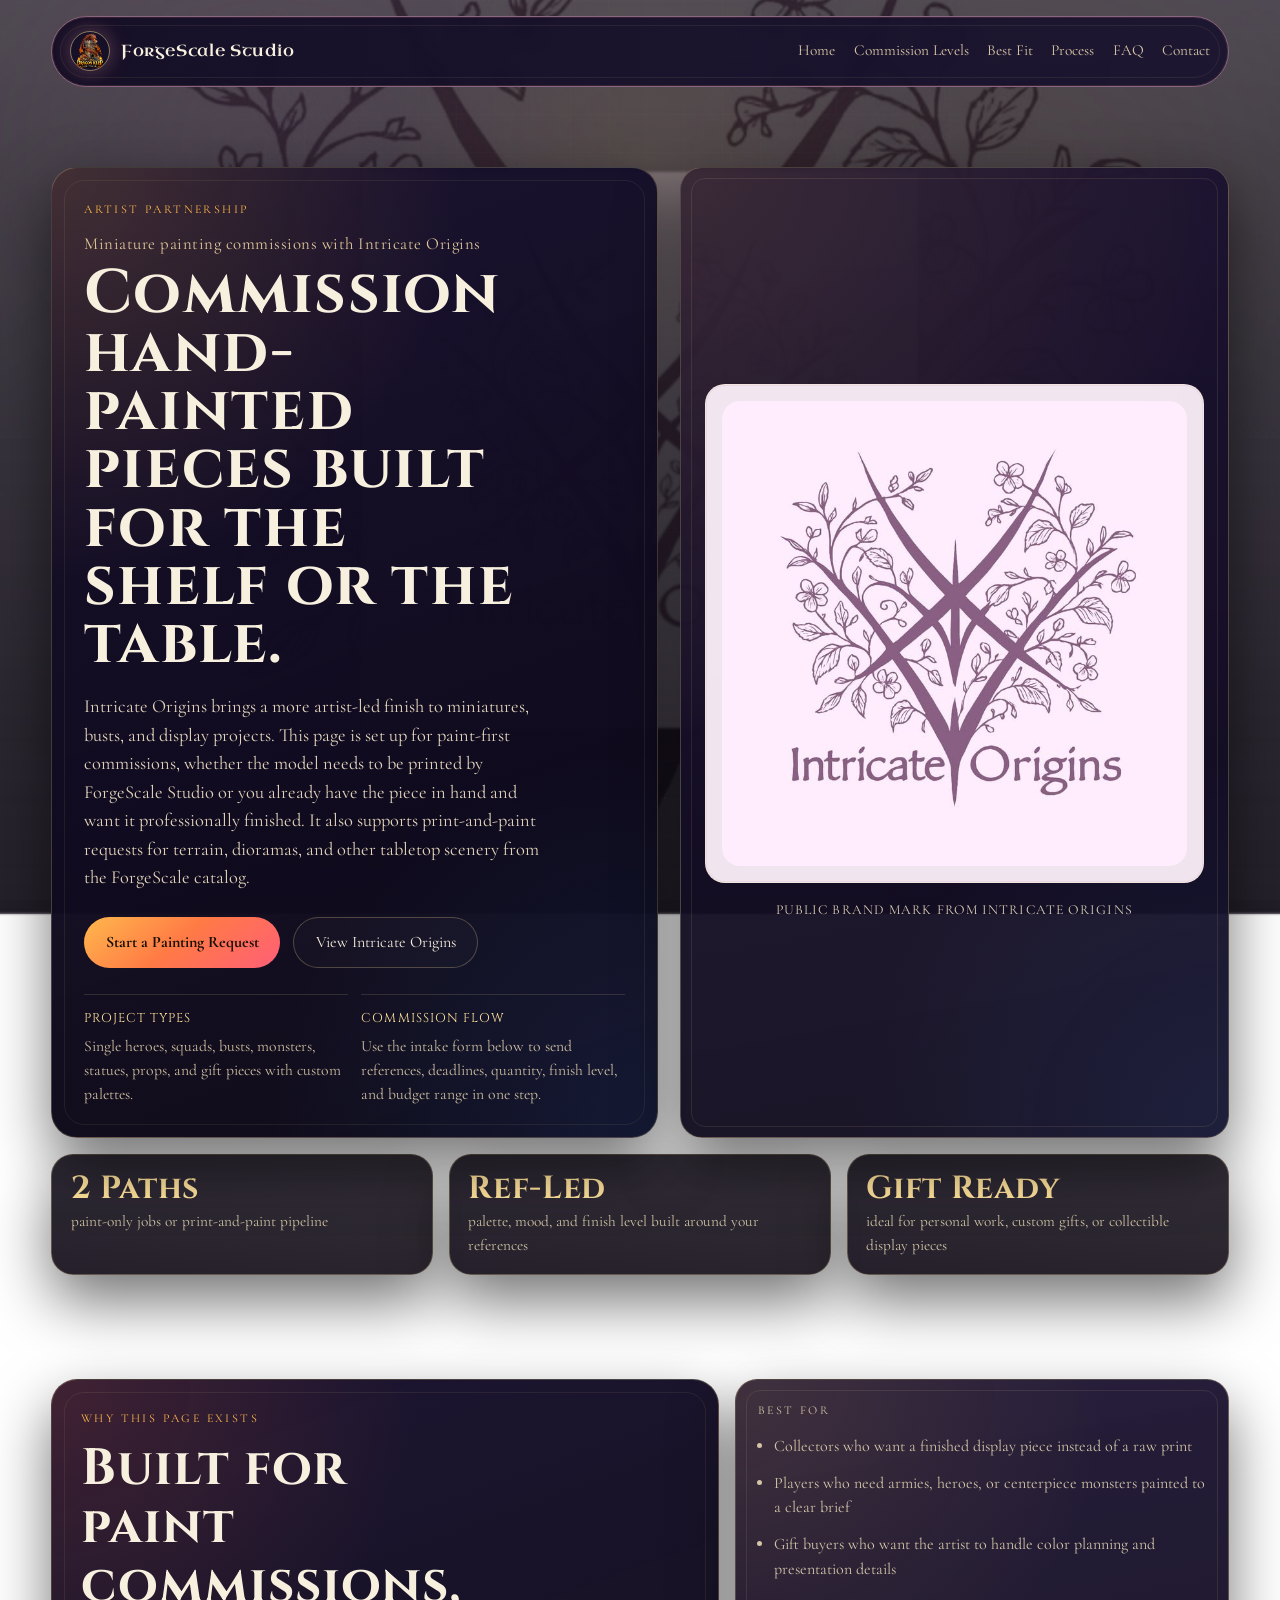
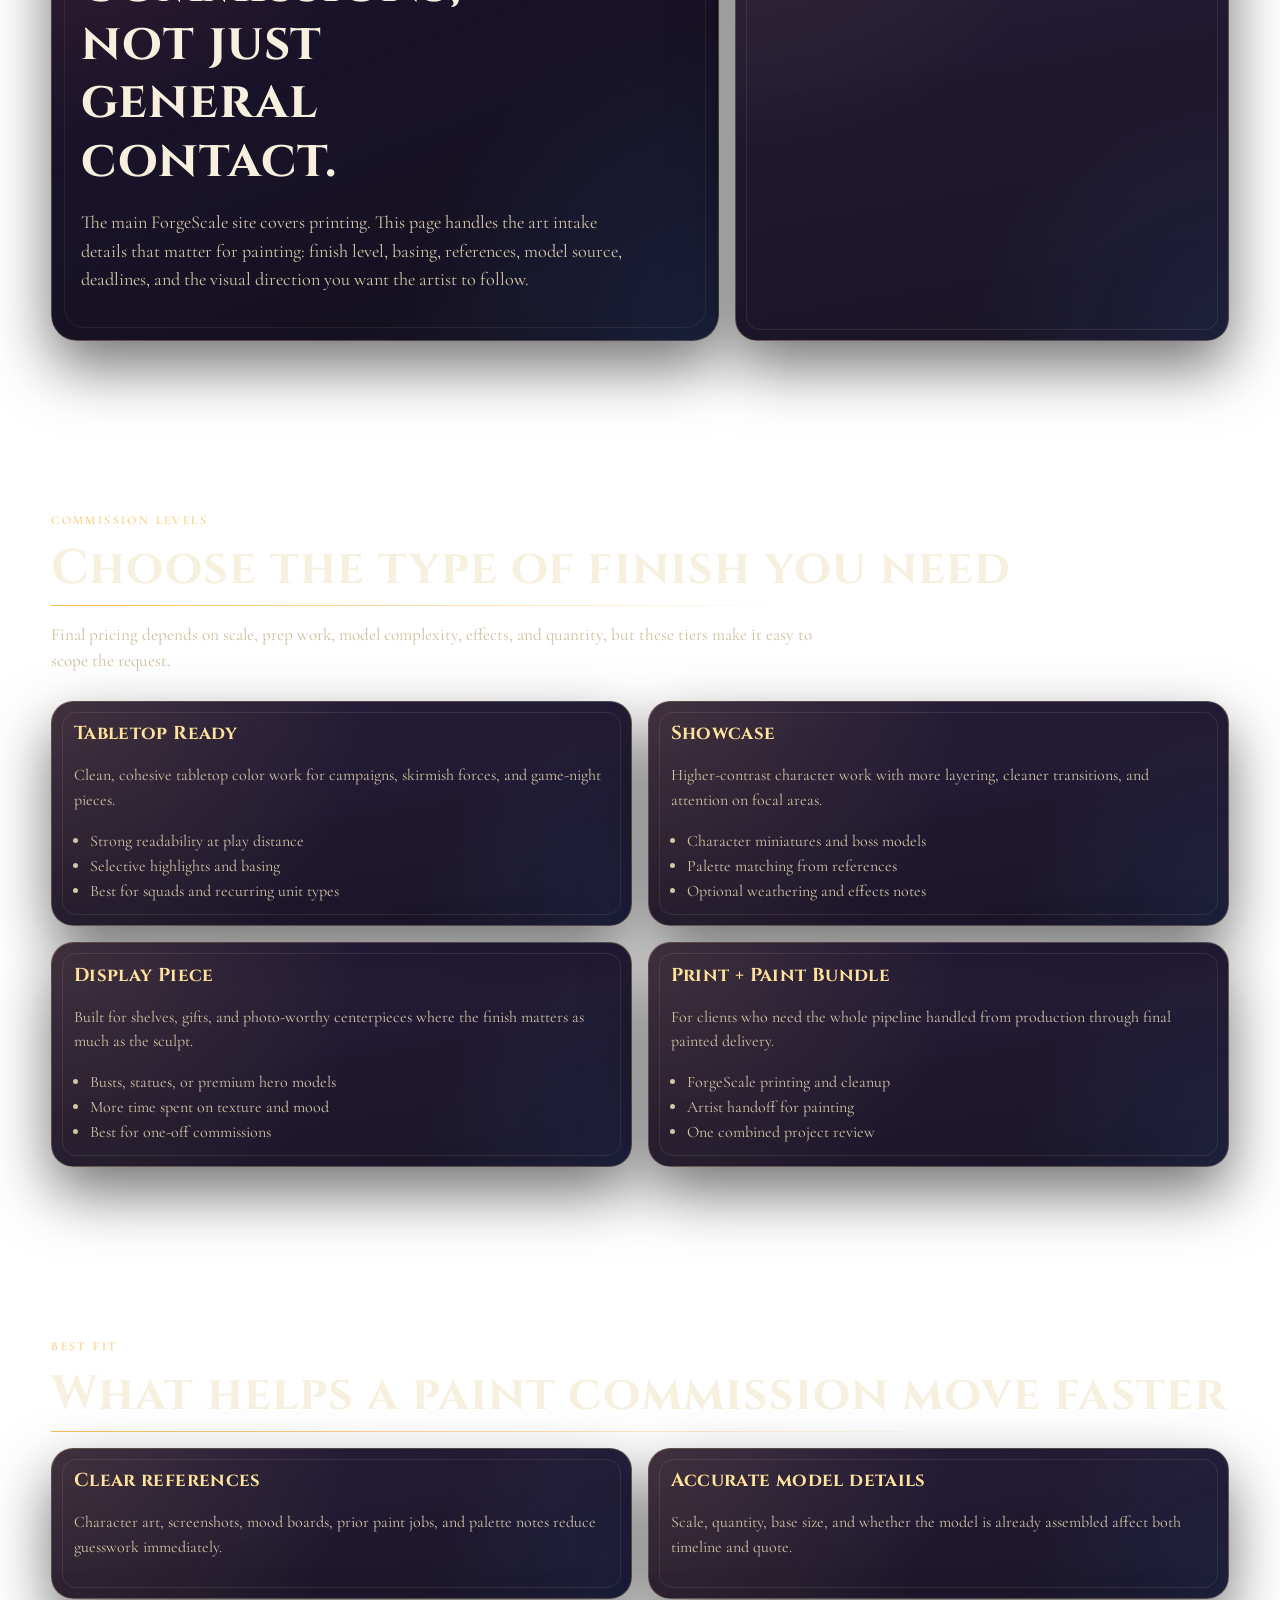
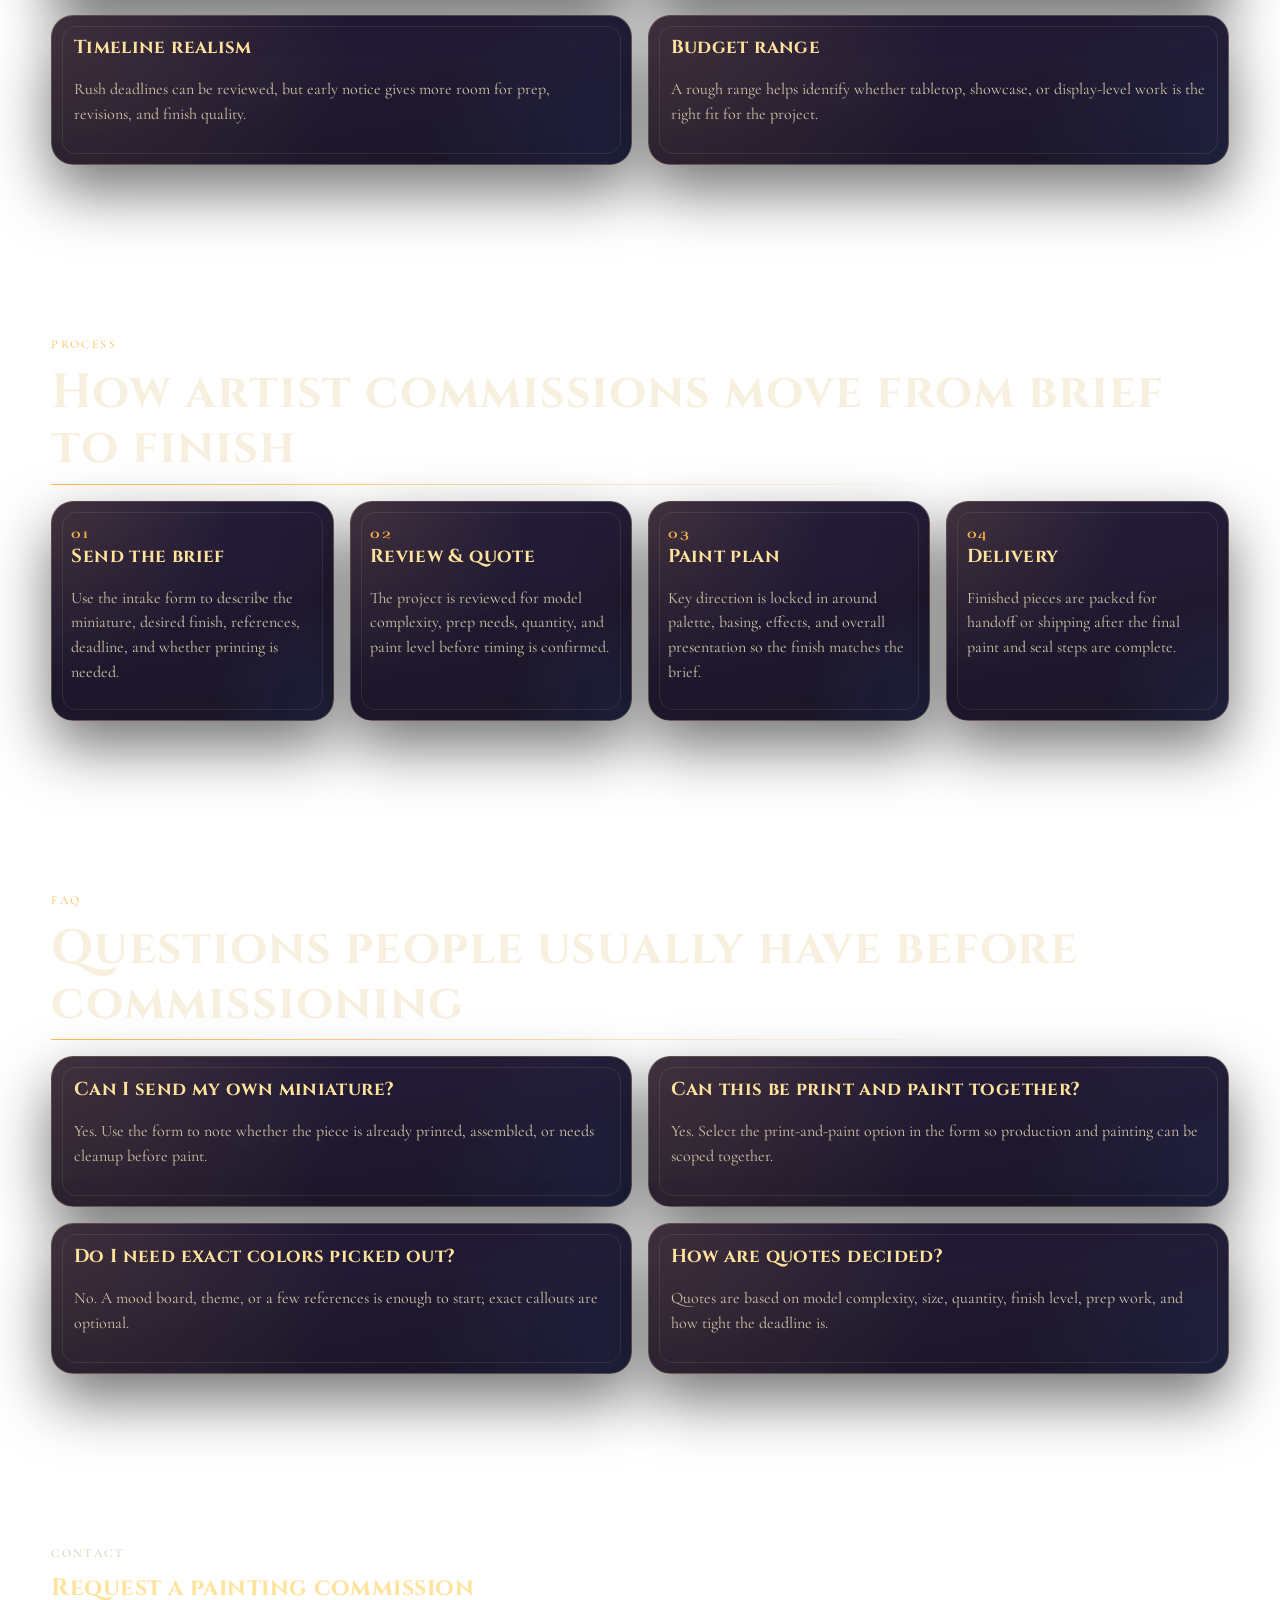
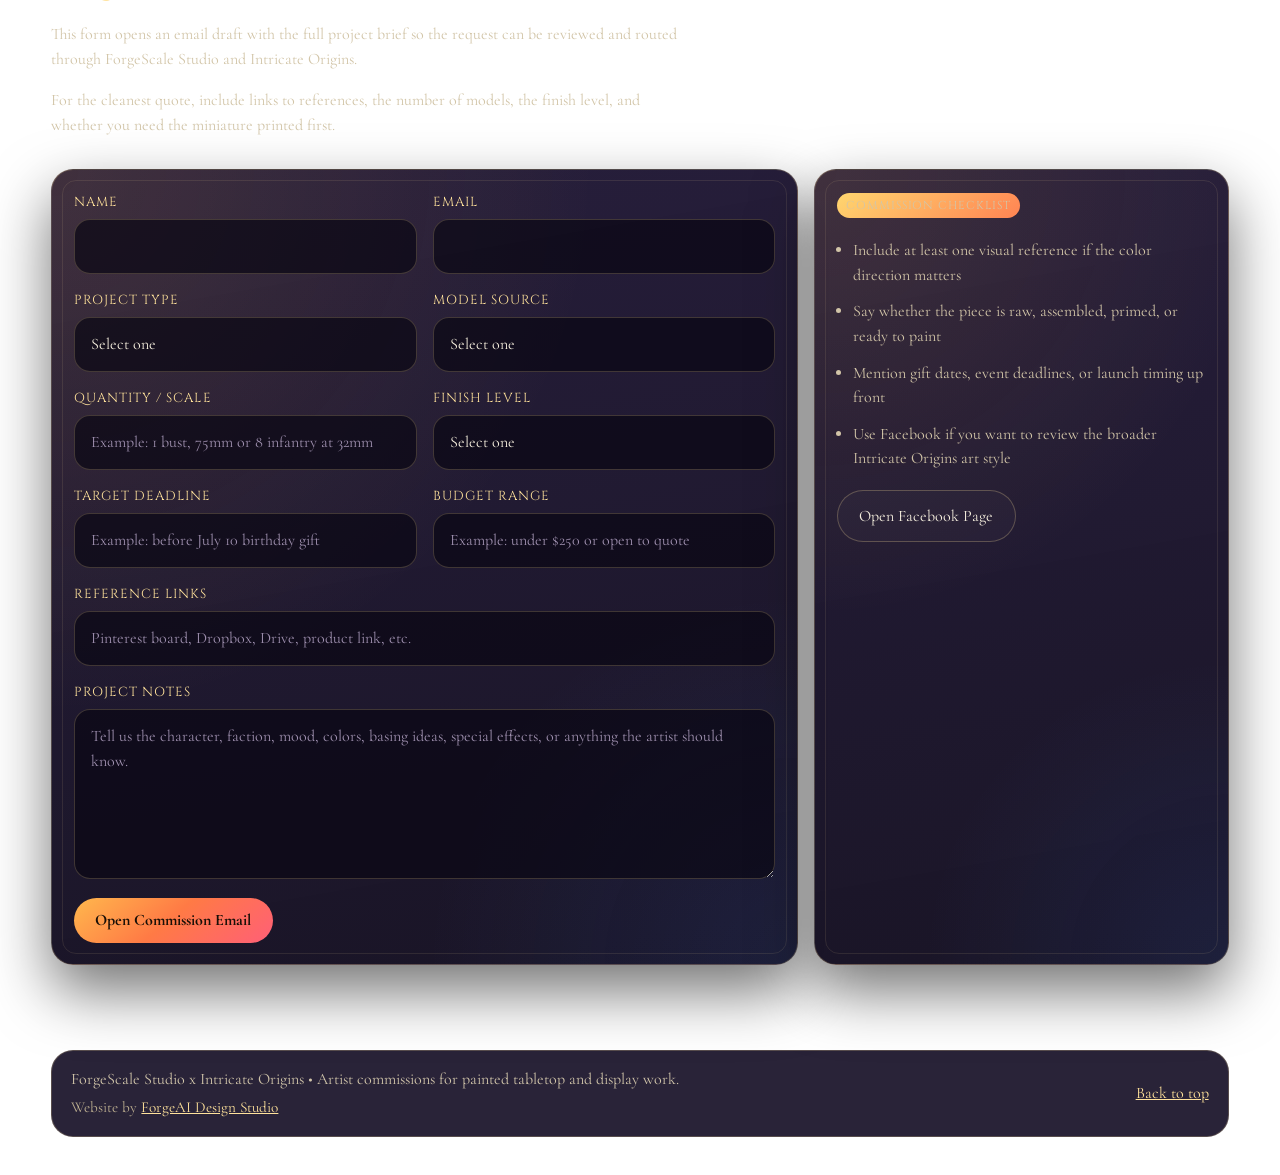
==== commit e0e2e3fd: "Add ForgeAI site credit" ====
--- a/artist-commission.html
+++ b/artist-commission.html
@@ -346,7 +346,10 @@
   </main>
 
   <footer class="site-footer">
-    <p>ForgeScale Studio x Intricate Origins • Artist commissions for painted tabletop and display work.</p>
+    <div>
+      <p>ForgeScale Studio x Intricate Origins • Artist commissions for painted tabletop and display work.</p>
+      <p class="site-credit">Website by <a href="https://t24085.github.io/ForgeAi/Projects/ForgeAi-main/index.html" target="_blank" rel="noopener noreferrer">ForgeAI Design Studio</a></p>
+    </div>
     <a href="#top">Back to top</a>
   </footer>
 
--- a/styles.css
+++ b/styles.css
@@ -1487,6 +1487,16 @@
   color: #d2c6ab;
 }
 
+.site-footer p {
+  margin: 0;
+}
+
+.site-credit {
+  margin-top: 0.28rem !important;
+  font-size: 0.95rem;
+  color: #bcae90;
+}
+
 .site-footer a {
   color: var(--gold-soft);
 }
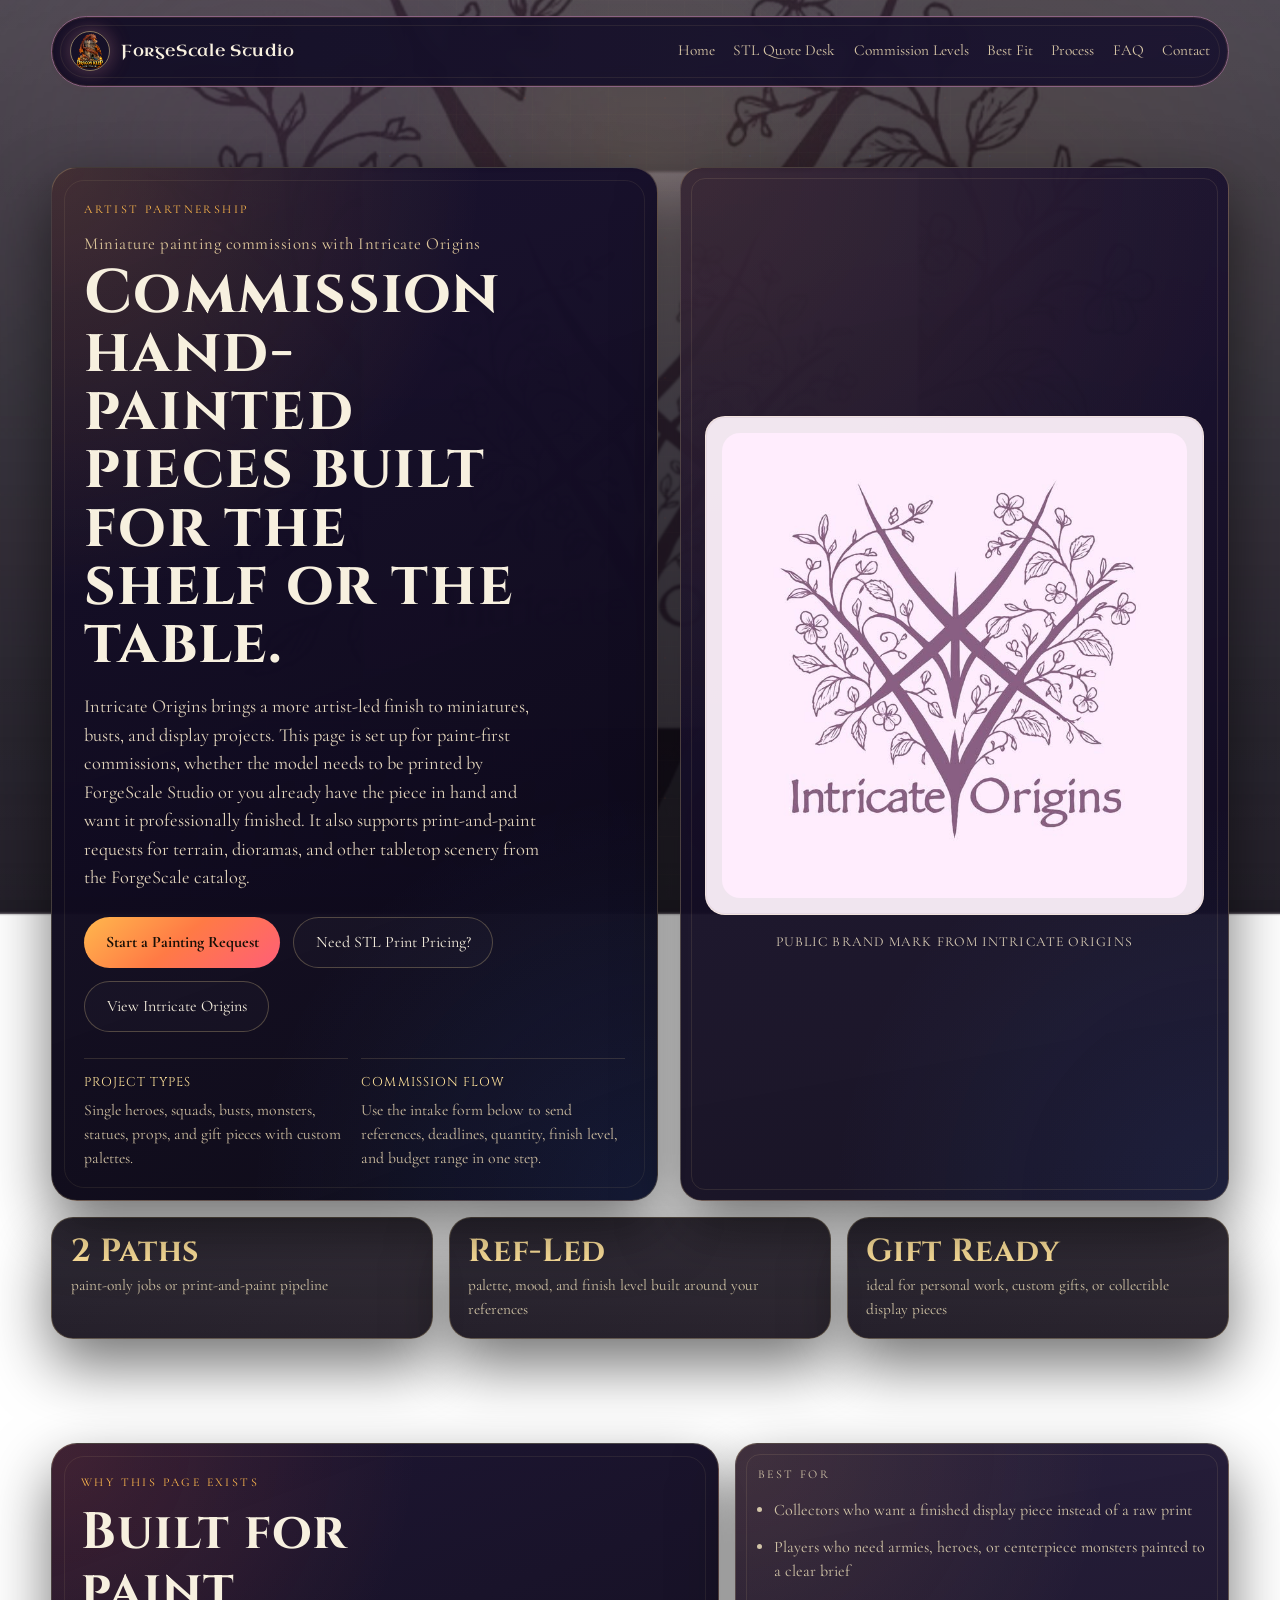
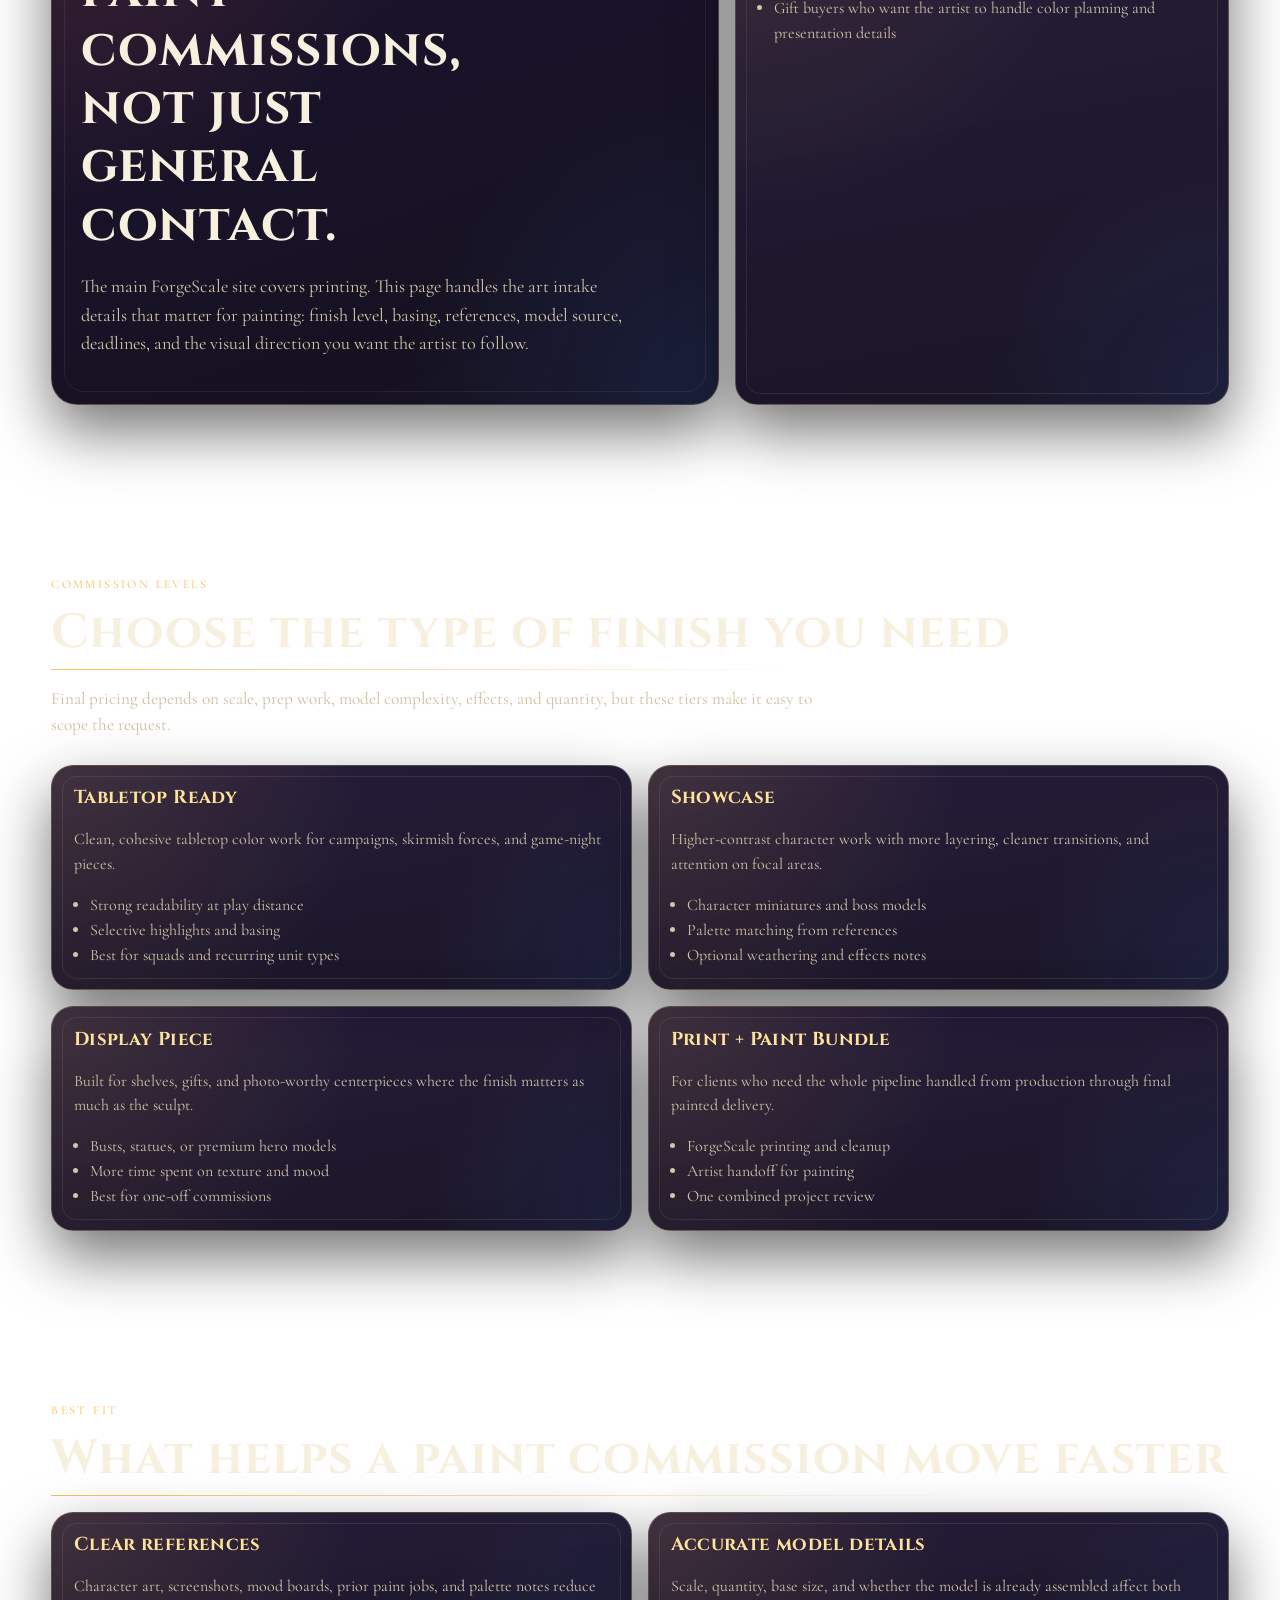
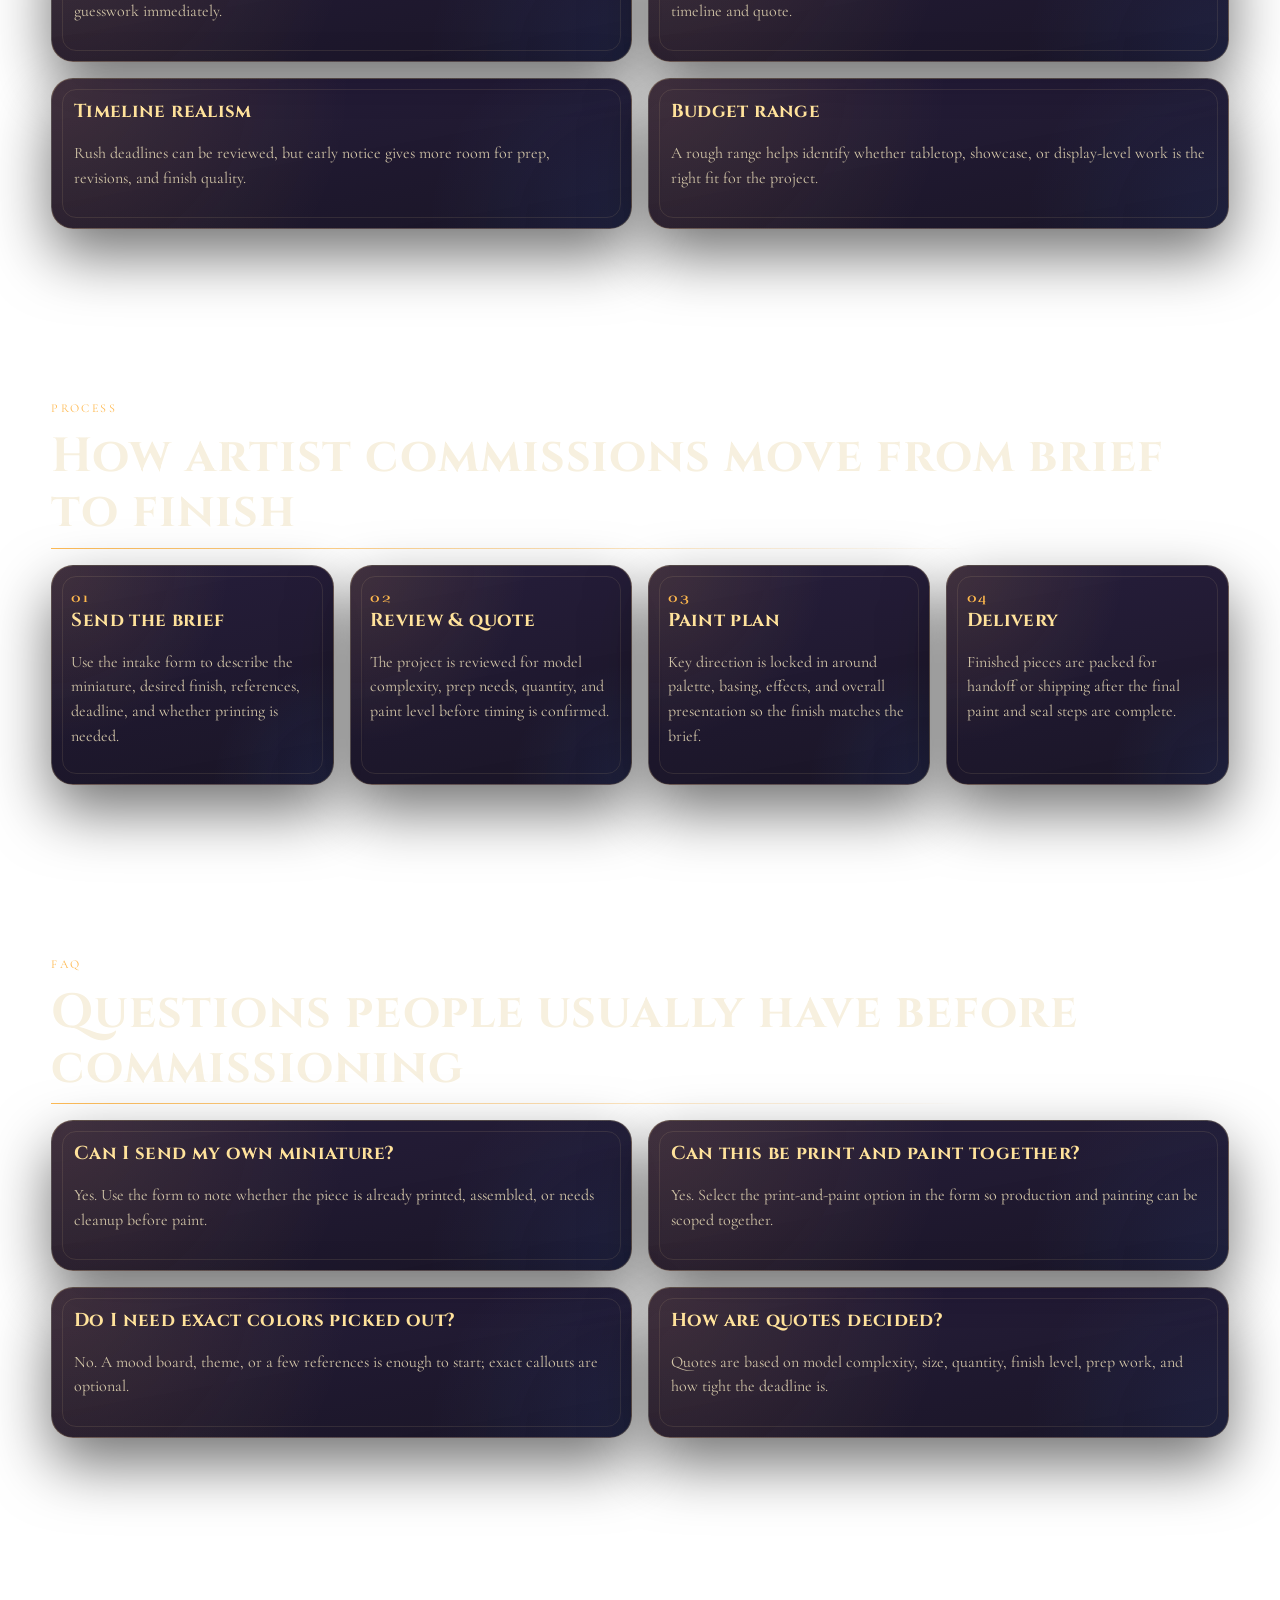
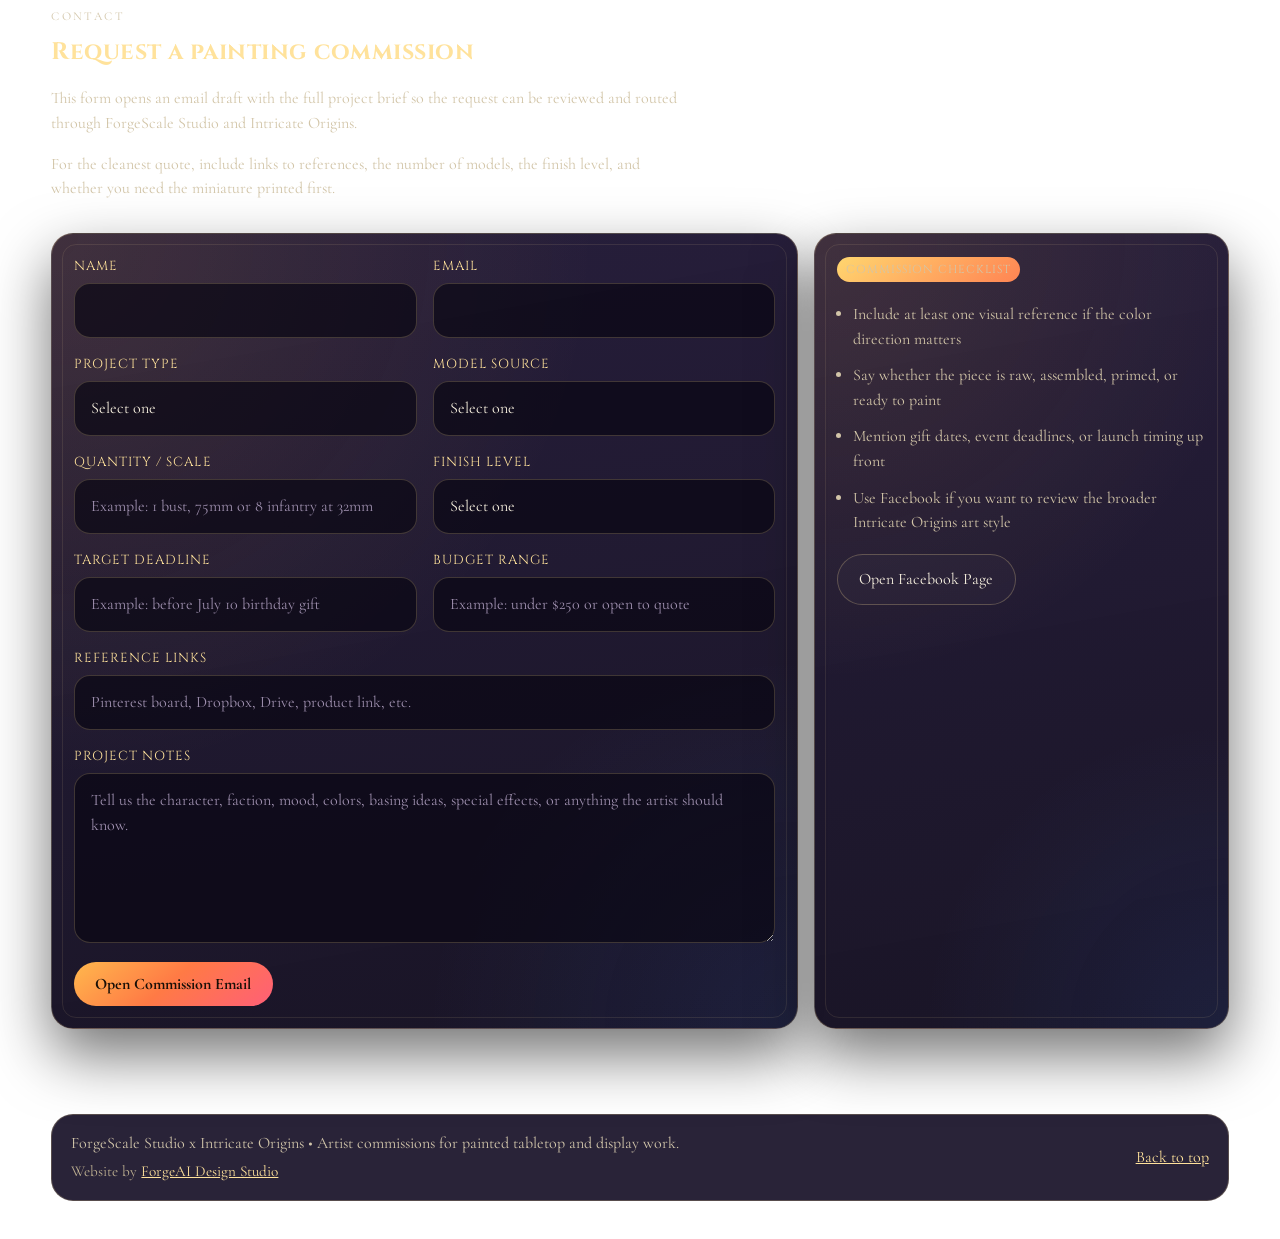
==== commit edad9119: "Add STL quote desk and update site navigation" ====
--- a/artist-commission.html
+++ b/artist-commission.html
@@ -35,6 +35,7 @@
     <button class="menu-toggle" aria-expanded="false" aria-controls="main-nav">Menu</button>
     <nav id="main-nav" class="main-nav" aria-label="Primary">
       <a href="index.html">Home</a>
+      <a href="stl-quote.html">STL Quote Desk</a>
       <a href="#levels">Commission Levels</a>
       <a href="#fit">Best Fit</a>
       <a href="#process">Process</a>
@@ -58,6 +59,7 @@
           </p>
           <div class="hero-actions">
             <a class="btn btn-primary" href="#contact">Start a Painting Request</a>
+            <a class="btn btn-ghost" href="stl-quote.html">Need STL Print Pricing?</a>
             <a class="btn btn-ghost" href="https://www.facebook.com/IntricateOrigins" target="_blank" rel="noopener noreferrer">View Intricate Origins</a>
           </div>
           <div class="hero-ledger">
--- a/styles.css
+++ b/styles.css
@@ -76,6 +76,21 @@
   --line: #6b5f82;
 }
 
+.quote-page {
+  --bg-night: #f3f6fb;
+  --bg-char: #dbe5f2;
+  --ink: #152437;
+  --ink-muted: #53677d;
+  --gold: #c47a2c;
+  --gold-soft: #9c5f1d;
+  --ember: #d68632;
+  --line: rgba(53, 83, 115, 0.28);
+  --panel: #ffffff;
+  --panel-soft: #edf3fb;
+  --shadow: 0 26px 60px rgba(20, 39, 60, 0.14);
+  --shadow-soft: 0 14px 30px rgba(20, 39, 60, 0.1);
+}
+
 .commission-page::after {
   background:
     linear-gradient(180deg, rgba(10, 8, 18, 0.5), rgba(10, 8, 18, 0.82)),
@@ -91,6 +106,22 @@
     radial-gradient(circle at 22% 18%, rgba(255, 184, 77, 0.14), transparent 26%),
     radial-gradient(circle at 82% 24%, rgba(63, 132, 255, 0.18), transparent 30%);
   filter: saturate(1.02) contrast(1.03) blur(2px);
+}
+
+.quote-page::before {
+  background:
+    radial-gradient(circle at 12% 12%, rgba(45, 108, 171, 0.14), transparent 28%),
+    radial-gradient(circle at 88% 18%, rgba(215, 145, 58, 0.12), transparent 24%),
+    linear-gradient(180deg, rgba(255, 255, 255, 0.72), rgba(255, 255, 255, 0.22));
+}
+
+.quote-page::after {
+  background:
+    linear-gradient(180deg, rgba(243, 246, 251, 0.86), rgba(231, 238, 248, 0.94)),
+    radial-gradient(circle at 16% 14%, rgba(46, 94, 150, 0.14), transparent 28%),
+    radial-gradient(circle at 84% 20%, rgba(205, 139, 54, 0.12), transparent 22%),
+    linear-gradient(135deg, rgba(255, 255, 255, 0.55), rgba(225, 233, 245, 0.22));
+  filter: none;
 }
 
 .page-bg-video {
@@ -120,6 +151,16 @@
   mask-image: radial-gradient(circle at center, black 50%, transparent 95%);
 }
 
+.quote-page .bg-grid {
+  opacity: 0.36;
+  background-image:
+    linear-gradient(rgba(42, 78, 115, 0.06) 1px, transparent 1px),
+    linear-gradient(90deg, rgba(42, 78, 115, 0.06) 1px, transparent 1px),
+    radial-gradient(circle at 25% 30%, rgba(42, 112, 168, 0.12) 1px, transparent 1px),
+    radial-gradient(circle at 75% 70%, rgba(196, 122, 44, 0.1) 1px, transparent 1px);
+  mask-image: none;
+}
+
 h1,
 h2,
 h3 {
@@ -131,6 +172,29 @@
 
 a {
   color: inherit;
+}
+
+.quote-page {
+  font-family: "Manrope", sans-serif;
+  background:
+    radial-gradient(circle at 8% 10%, rgba(59, 119, 184, 0.1), transparent 24%),
+    radial-gradient(circle at 88% 9%, rgba(212, 144, 65, 0.12), transparent 24%),
+    linear-gradient(180deg, #f7f9fc 0%, #edf3fa 54%, #e8eef7 100%);
+}
+
+.quote-page h1,
+.quote-page h2,
+.quote-page h3,
+.quote-page .brand-text,
+.quote-page .contact-tag,
+.quote-page .quote-pill,
+.quote-page .price-tag {
+  font-family: "Fraunces", serif;
+}
+
+.quote-page .brand-text {
+  font-size: 0.95rem;
+  letter-spacing: 0.02em;
 }
 
 .site-header,
@@ -173,6 +237,18 @@
   box-shadow: 0 0 0 1px rgba(255, 184, 77, 0.11) inset;
 }
 
+.quote-page .site-header {
+  background:
+    linear-gradient(90deg, rgba(255, 255, 255, 0.92), rgba(245, 249, 253, 0.9));
+  box-shadow:
+    0 14px 32px rgba(22, 40, 63, 0.1),
+    0 0 0 1px rgba(255, 255, 255, 0.68) inset;
+}
+
+.quote-page .site-header::before {
+  border-color: rgba(51, 79, 108, 0.08);
+}
+
 .site-header::before {
   content: "";
   position: absolute;
@@ -215,6 +291,15 @@
   font-size: 0.96rem;
   color: var(--ink-muted);
   transition: color 180ms ease, transform 180ms ease;
+}
+
+.quote-page .main-nav a {
+  color: var(--ink-muted);
+}
+
+.quote-page .main-nav a:hover,
+.quote-page .main-nav a:focus-visible {
+  color: #17314d;
 }
 
 .main-nav a::after {
@@ -342,6 +427,29 @@
   transition: transform 280ms ease, box-shadow 280ms ease, border-color 280ms ease;
 }
 
+.quote-page .hero-copy-block,
+.quote-page .featured-card,
+.quote-page .service-card,
+.quote-page .finish-card,
+.quote-page .contact-card,
+.quote-page .stream-panel,
+.quote-page .timeline article,
+.quote-page .commission-form,
+.quote-page .level-card,
+.quote-page .fit-card,
+.quote-page .faq-card,
+.quote-page .signal-card,
+.quote-page .hero-logo-panel,
+.quote-page .hero-metrics article,
+.quote-page .stream-frame {
+  border-color: rgba(52, 81, 114, 0.16);
+  background:
+    radial-gradient(circle at top left, rgba(52, 111, 170, 0.08), transparent 42%),
+    radial-gradient(circle at bottom right, rgba(212, 145, 61, 0.08), transparent 34%),
+    linear-gradient(180deg, rgba(255, 255, 255, 0.95), rgba(246, 249, 253, 0.98));
+  box-shadow: var(--shadow);
+}
+
 .hero-copy-block::before {
   content: "";
   position: absolute;
@@ -349,6 +457,21 @@
   border-radius: calc(var(--radius) - 2px);
   border: 1px solid rgba(255, 226, 155, 0.08);
   pointer-events: none;
+}
+
+.quote-page .hero-copy-block::before,
+.quote-page .featured-card::before,
+.quote-page .service-card::before,
+.quote-page .finish-card::before,
+.quote-page .timeline article::before,
+.quote-page .contact-card::before,
+.quote-page .commission-form::before,
+.quote-page .level-card::before,
+.quote-page .fit-card::before,
+.quote-page .faq-card::before,
+.quote-page .signal-card::before,
+.quote-page .hero-logo-panel::before {
+  border-color: rgba(52, 81, 114, 0.08);
 }
 
 .hero-copy-block::after,
@@ -379,6 +502,27 @@
   transition: opacity 260ms ease;
 }
 
+.quote-page .hero-copy-block::after,
+.quote-page .featured-card::after,
+.quote-page .service-card::after,
+.quote-page .finish-card::after,
+.quote-page .stream-frame::after,
+.quote-page .stream-panel::after,
+.quote-page .hero-logo-panel::after,
+.quote-page .gallery-item::before,
+.quote-page .timeline article::after,
+.quote-page .contact-card::after,
+.quote-page .hero-metrics article::after,
+.quote-page .commission-form::after,
+.quote-page .level-card::after,
+.quote-page .fit-card::after,
+.quote-page .faq-card::after,
+.quote-page .signal-card::after {
+  background:
+    radial-gradient(circle at var(--spot-x) var(--spot-y), rgba(52, 111, 170, 0.12), transparent 24%),
+    linear-gradient(120deg, transparent 0%, rgba(255, 255, 255, 0.3) 45%, transparent 62%);
+}
+
 .eyebrow {
   margin: 0 0 0.8rem;
   font-size: 0.75rem;
@@ -392,6 +536,56 @@
   color: #dfc79b;
   font-size: 1.05rem;
   letter-spacing: 0.03em;
+}
+
+.quote-page .hero-kicker,
+.quote-page .hero-copy,
+.quote-page .section-intro,
+.quote-page .service-card p,
+.quote-page .service-card li,
+.quote-page .finish-card li,
+.quote-page .timeline p,
+.quote-page .stream-panel p,
+.quote-page .stream-panel li,
+.quote-page .contact p,
+.quote-page .note,
+.quote-page .level-card p,
+.quote-page .fit-card p,
+.quote-page .faq-card p,
+.quote-page .signal-card p,
+.quote-page .level-card li,
+.quote-page .signal-card li,
+.quote-page .hero-ledger p,
+.quote-page .hero-metrics p,
+.quote-page .viewer-meta,
+.quote-page .pricing-note,
+.quote-page .product-pricing p + p {
+  color: #5c6d7d;
+}
+
+.quote-page h1,
+.quote-page .featured-card h2,
+.quote-page .section-head h2 {
+  color: #13263c;
+}
+
+.quote-page .eyebrow,
+.quote-page .hero-ledger span,
+.quote-page .hero-metrics h2,
+.quote-page .service-card h3,
+.quote-page .finish-card h3,
+.quote-page .timeline h3,
+.quote-page .stream-panel h3,
+.quote-page .contact h2,
+.quote-page .level-card h3,
+.quote-page .fit-card h3,
+.quote-page .faq-card h3,
+.quote-page .signal-card h3 {
+  color: #8a5316;
+}
+
+.quote-page .section-head h2::after {
+  background: linear-gradient(90deg, rgba(32, 76, 117, 0.82), transparent);
 }
 
 h1 {
@@ -417,6 +611,11 @@
   animation: artifactFloat 8s ease-in-out infinite;
   min-height: 100%;
   transition: transform 320ms ease, box-shadow 320ms ease, border-color 320ms ease;
+}
+
+.quote-page .hero-photo {
+  border-color: rgba(52, 81, 114, 0.18);
+  animation: none;
 }
 
 .hero-photo::after {
@@ -448,6 +647,97 @@
   font-size: 1rem;
   letter-spacing: 0.04em;
   text-transform: uppercase;
+}
+
+.quote-dashboard {
+  padding: 1.5rem;
+  display: flex;
+  align-items: stretch;
+  min-height: 100%;
+  background:
+    linear-gradient(180deg, rgba(249, 251, 254, 0.96), rgba(239, 245, 252, 0.98));
+}
+
+.quote-dashboard::after {
+  background:
+    linear-gradient(180deg, transparent 18%, rgba(23, 49, 77, 0.06)),
+    linear-gradient(90deg, rgba(255, 255, 255, 0.18), transparent 45%, rgba(32, 76, 117, 0.06));
+}
+
+.quote-dashboard-screen {
+  width: 100%;
+  padding: 1.5rem;
+  border-radius: 24px;
+  background:
+    linear-gradient(155deg, rgba(17, 35, 55, 0.96), rgba(30, 63, 95, 0.94) 58%, rgba(193, 128, 51, 0.9));
+  color: #f2f6fb;
+  display: flex;
+  flex-direction: column;
+  gap: 1rem;
+  box-shadow:
+    inset 0 0 0 1px rgba(255, 255, 255, 0.1),
+    0 26px 42px rgba(19, 40, 63, 0.2);
+}
+
+.quote-dashboard-screen h2 {
+  margin-bottom: 0;
+  color: #f8fbff;
+  font-size: clamp(1.8rem, 3vw, 2.6rem);
+  max-width: 10ch;
+}
+
+.quote-pill {
+  margin: 0;
+  display: inline-flex;
+  align-self: flex-start;
+  padding: 0.42rem 0.78rem;
+  border-radius: 999px;
+  background: rgba(255, 255, 255, 0.12);
+  color: #f9fbfd;
+  font-size: 0.85rem;
+}
+
+.quote-estimate-card {
+  padding: 1rem 1.1rem;
+  border-radius: 18px;
+  background: rgba(255, 255, 255, 0.09);
+  border: 1px solid rgba(255, 255, 255, 0.12);
+}
+
+.quote-estimate-card span,
+.quote-dashboard-list span {
+  display: block;
+  font-size: 0.8rem;
+  text-transform: uppercase;
+  letter-spacing: 0.08em;
+  color: rgba(240, 246, 252, 0.72);
+}
+
+.quote-estimate-card strong {
+  display: block;
+  margin-top: 0.35rem;
+  font-size: 1.35rem;
+}
+
+.quote-dashboard-list {
+  list-style: none;
+  margin: 0;
+  padding: 0;
+  display: grid;
+  gap: 0.8rem;
+}
+
+.quote-dashboard-list li {
+  padding: 0.95rem 1rem;
+  border-radius: 18px;
+  background: rgba(9, 20, 33, 0.22);
+  border: 1px solid rgba(255, 255, 255, 0.08);
+}
+
+.quote-dashboard-list strong {
+  display: block;
+  margin-top: 0.28rem;
+  font-size: 1rem;
 }
 
 .hero-actions {
@@ -485,6 +775,11 @@
   box-shadow: 0 0 0 0 rgba(255, 184, 77, 0.26);
 }
 
+.quote-page .btn-primary {
+  color: #fff;
+  background: linear-gradient(135deg, #204c75, #2f6ea6 54%, #4e88bc 100%);
+}
+
 .btn::after {
   content: "";
   position: absolute;
@@ -500,6 +795,11 @@
   filter: brightness(1.04);
 }
 
+.quote-page .btn-primary:hover,
+.quote-page .btn-primary:focus-visible {
+  box-shadow: 0 0 0 7px rgba(47, 110, 166, 0.16);
+}
+
 .btn:hover::after,
 .btn:focus-visible::after {
   transform: translateX(130%) skewX(-18deg);
@@ -509,6 +809,12 @@
   border: 1px solid rgba(255, 226, 155, 0.25);
   color: var(--ink);
   background: rgba(255, 255, 255, 0.02);
+}
+
+.quote-page .btn-ghost {
+  border-color: rgba(52, 81, 114, 0.18);
+  background: rgba(240, 245, 251, 0.74);
+  color: #17314d;
 }
 
 .hero-ledger {
@@ -1418,6 +1724,14 @@
   transition: border-color 180ms ease, box-shadow 180ms ease, background 180ms ease;
 }
 
+.quote-page .form-field input,
+.quote-page .form-field select,
+.quote-page .form-field textarea {
+  color: #18314c;
+  background: rgba(240, 245, 251, 0.82);
+  border-color: rgba(52, 81, 114, 0.16);
+}
+
 .form-field select {
   appearance: none;
 }
@@ -1427,9 +1741,19 @@
   resize: vertical;
 }
 
+.quote-page .form-field input[type="file"] {
+  padding: 0.7rem 0.8rem;
+  cursor: pointer;
+}
+
 .form-field input::placeholder,
 .form-field textarea::placeholder {
   color: #9e8fae;
+}
+
+.quote-page .form-field input::placeholder,
+.quote-page .form-field textarea::placeholder {
+  color: #7c8ea2;
 }
 
 .form-field input:focus,
@@ -1441,6 +1765,14 @@
   background: rgba(16, 12, 28, 0.9);
 }
 
+.quote-page .form-field input:focus,
+.quote-page .form-field select:focus,
+.quote-page .form-field textarea:focus {
+  border-color: rgba(47, 110, 166, 0.56);
+  box-shadow: 0 0 0 4px rgba(47, 110, 166, 0.12);
+  background: rgba(255, 255, 255, 0.98);
+}
+
 .form-actions {
   display: flex;
   align-items: center;
@@ -1455,6 +1787,106 @@
   color: var(--gold-soft);
 }
 
+.quote-page .form-status {
+  color: #204c75;
+}
+
+.file-chip-list {
+  display: flex;
+  flex-wrap: wrap;
+  gap: 0.55rem;
+  min-height: 3rem;
+  padding: 0.9rem;
+  border-radius: 16px;
+  border: 1px dashed rgba(52, 81, 114, 0.2);
+  background: rgba(240, 245, 251, 0.58);
+}
+
+.file-chip {
+  display: inline-flex;
+  align-items: center;
+  gap: 0.45rem;
+  padding: 0.55rem 0.75rem;
+  border-radius: 999px;
+  background: rgba(23, 49, 77, 0.08);
+  color: #17314d;
+  font-size: 0.94rem;
+}
+
+.file-chip strong {
+  font-size: 0.8rem;
+  color: #6a7f94;
+}
+
+.empty-files {
+  margin: 0;
+  color: #71859a;
+}
+
+.quote-disclaimer {
+  margin: 1rem 0 0;
+  color: #64778b;
+  font-size: 0.95rem;
+}
+
+.quote-summary-card {
+  display: flex;
+  flex-direction: column;
+  gap: 1rem;
+}
+
+.quote-summary-stack {
+  display: grid;
+  gap: 0.9rem;
+}
+
+.quote-summary-row {
+  display: flex;
+  justify-content: space-between;
+  gap: 1rem;
+  align-items: baseline;
+  padding-bottom: 0.8rem;
+  border-bottom: 1px solid rgba(52, 81, 114, 0.1);
+}
+
+.quote-summary-row span {
+  color: #6a7d92;
+  font-size: 0.95rem;
+}
+
+.quote-summary-row strong {
+  color: #15304a;
+  font-size: 1.02rem;
+  text-align: right;
+}
+
+.quote-summary-note {
+  margin: 0;
+}
+
+.quote-page .product-pricing {
+  border-color: rgba(52, 81, 114, 0.14);
+  background:
+    linear-gradient(145deg, rgba(255, 255, 255, 0.88), rgba(236, 243, 250, 0.94)),
+    rgba(255, 255, 255, 0.88);
+  box-shadow: 0 14px 28px rgba(20, 39, 60, 0.08);
+}
+
+.quote-page .price-tag {
+  color: #16304a;
+  background:
+    linear-gradient(90deg, rgba(47, 110, 166, 0.12), rgba(196, 122, 44, 0.12)),
+    rgba(255, 255, 255, 0.82);
+  box-shadow:
+    0 8px 18px rgba(20, 39, 60, 0.08),
+    0 0 0 1px rgba(52, 81, 114, 0.08) inset;
+}
+
+.quote-page .price-tag::before {
+  color: #33506c;
+  background: rgba(47, 110, 166, 0.08);
+}
+
 .contact-list {
   margin: 0;
   padding-left: 1rem;
@@ -1464,6 +1896,10 @@
 
 .signal-card .btn {
   margin-top: 1.2rem;
+}
+
+.capability-grid {
+  align-items: stretch;
 }
 
 .small-note {
@@ -1487,6 +1923,12 @@
   color: #d2c6ab;
 }
 
+.quote-page .site-footer {
+  background: rgba(255, 255, 255, 0.84);
+  border-color: rgba(52, 81, 114, 0.16);
+  color: #506478;
+}
+
 .site-footer p {
   margin: 0;
 }
@@ -1499,6 +1941,10 @@
 
 .site-footer a {
   color: var(--gold-soft);
+}
+
+.quote-page .site-footer a {
+  color: #17314d;
 }
 
 .reveal {
@@ -1635,6 +2081,10 @@
   .gallery-item.wide {
     grid-column: span 1;
   }
+
+  .quote-dashboard-screen {
+    min-height: 420px;
+  }
 }
 
 @media (max-width: 760px) {
@@ -1663,6 +2113,12 @@
     padding: 0.42rem 0.8rem;
   }
 
+  .quote-page .menu-toggle {
+    color: #17314d;
+    border-color: rgba(52, 81, 114, 0.22);
+    background: rgba(255, 255, 255, 0.7);
+  }
+
   .main-nav {
     width: 100%;
     display: none;
@@ -1689,6 +2145,20 @@
     padding: 1.3rem;
   }
 
+  .quote-dashboard,
+  .quote-dashboard-screen {
+    padding: 1.2rem;
+  }
+
+  .quote-summary-row {
+    flex-direction: column;
+    align-items: flex-start;
+  }
+
+  .quote-summary-row strong {
+    text-align: left;
+  }
+
   .hero-ledger {
     grid-template-columns: 1fr;
   }
